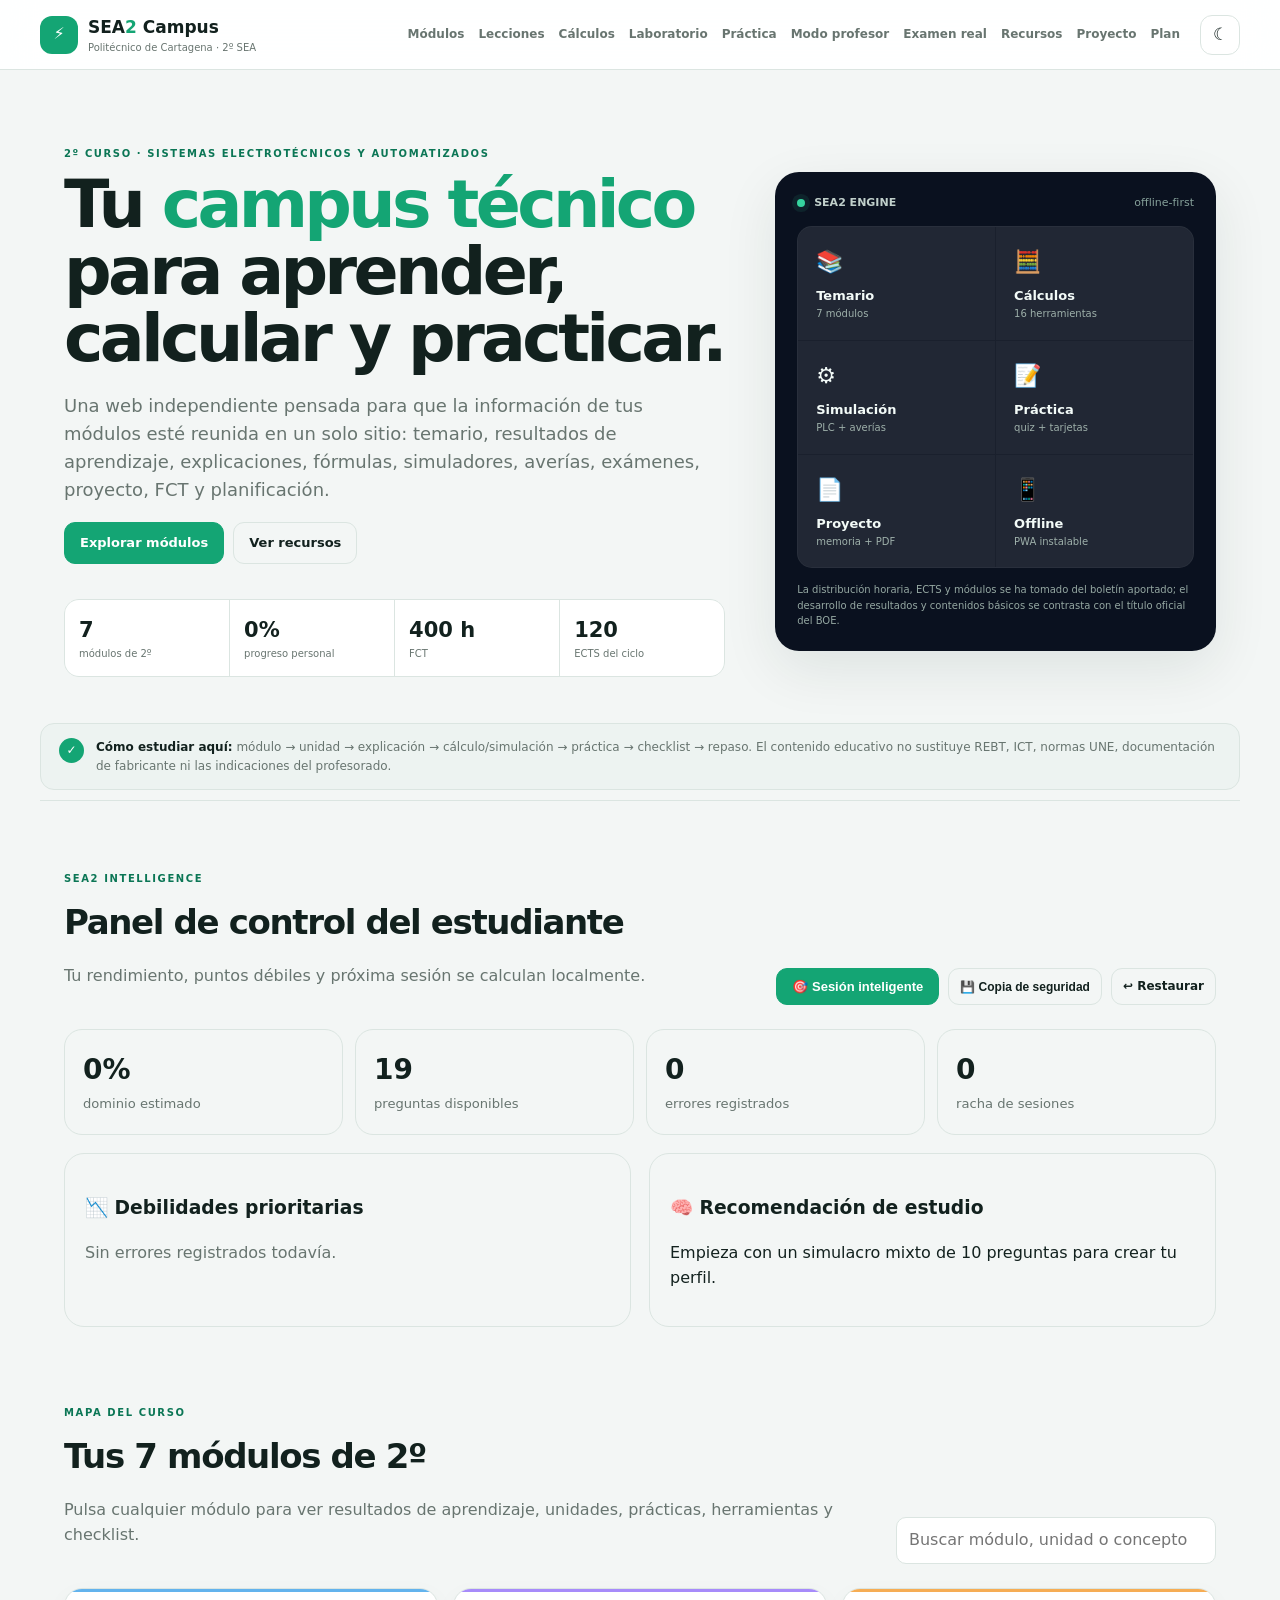
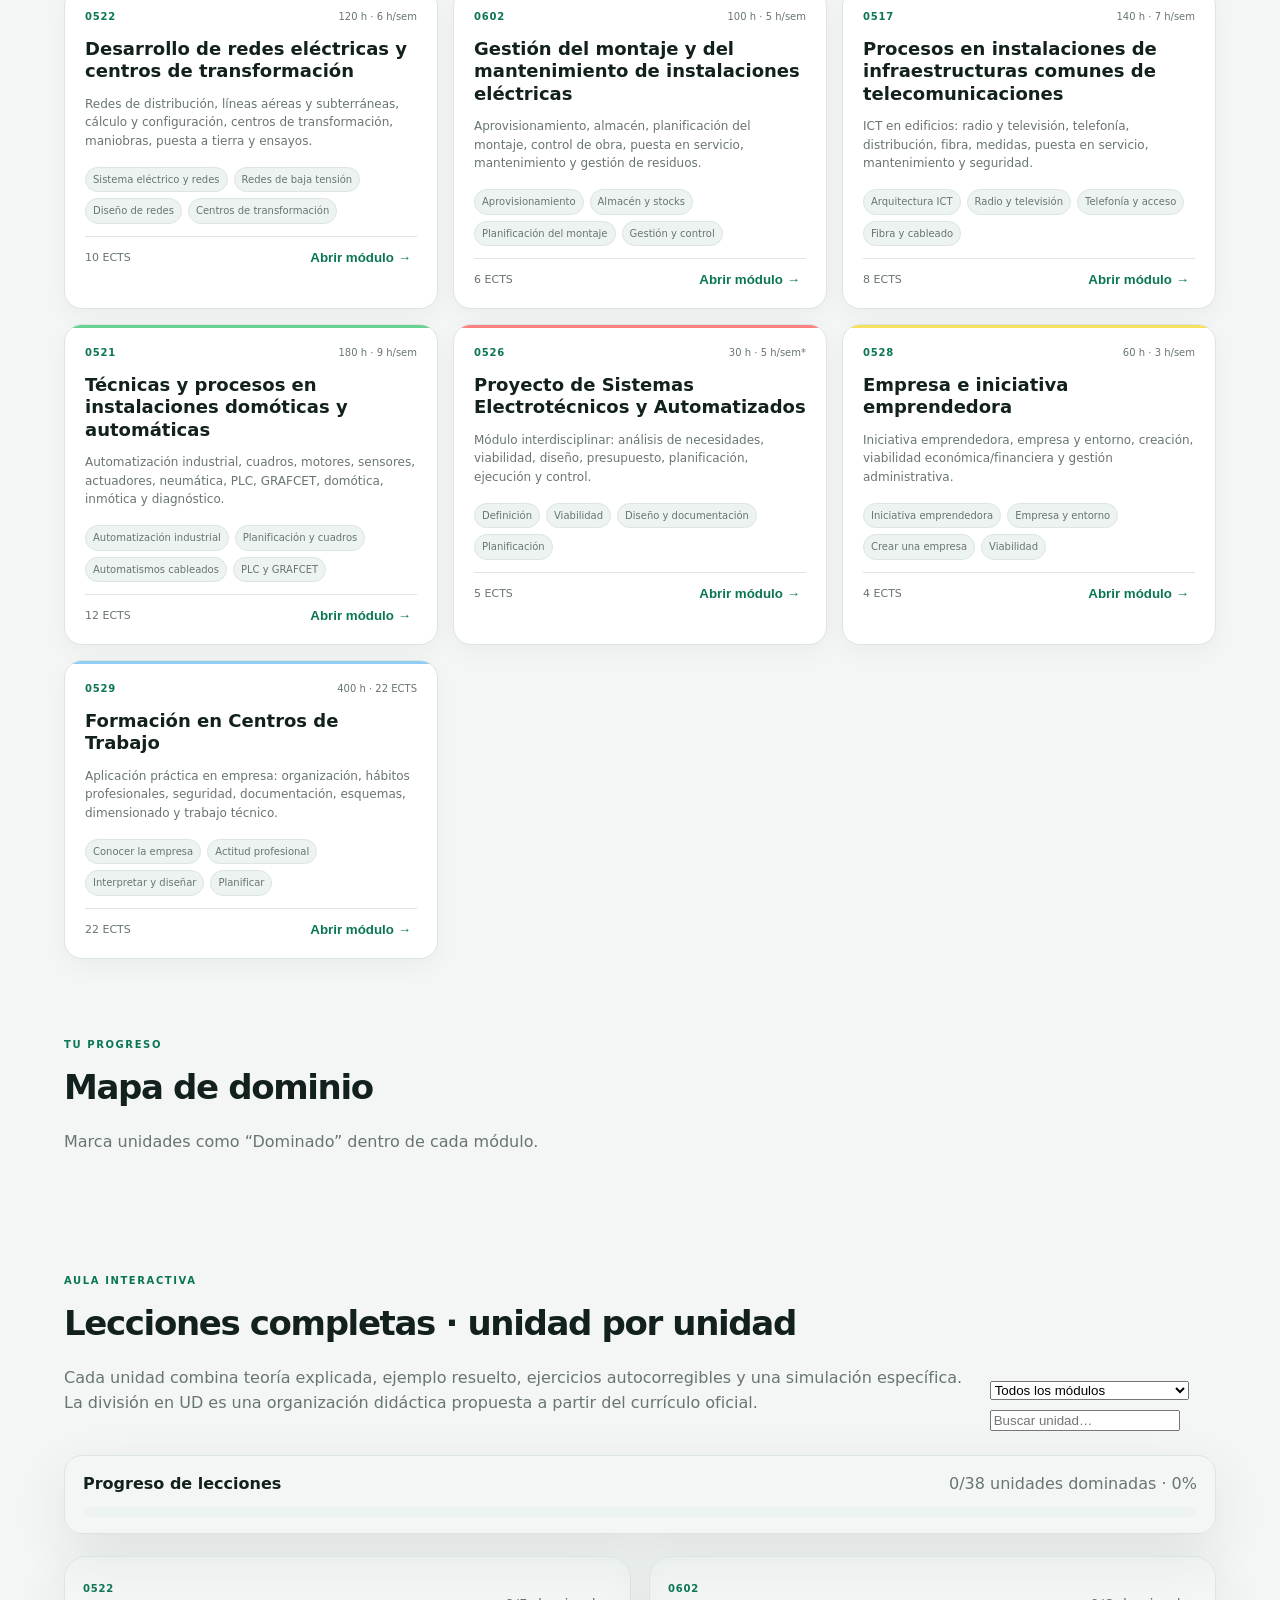
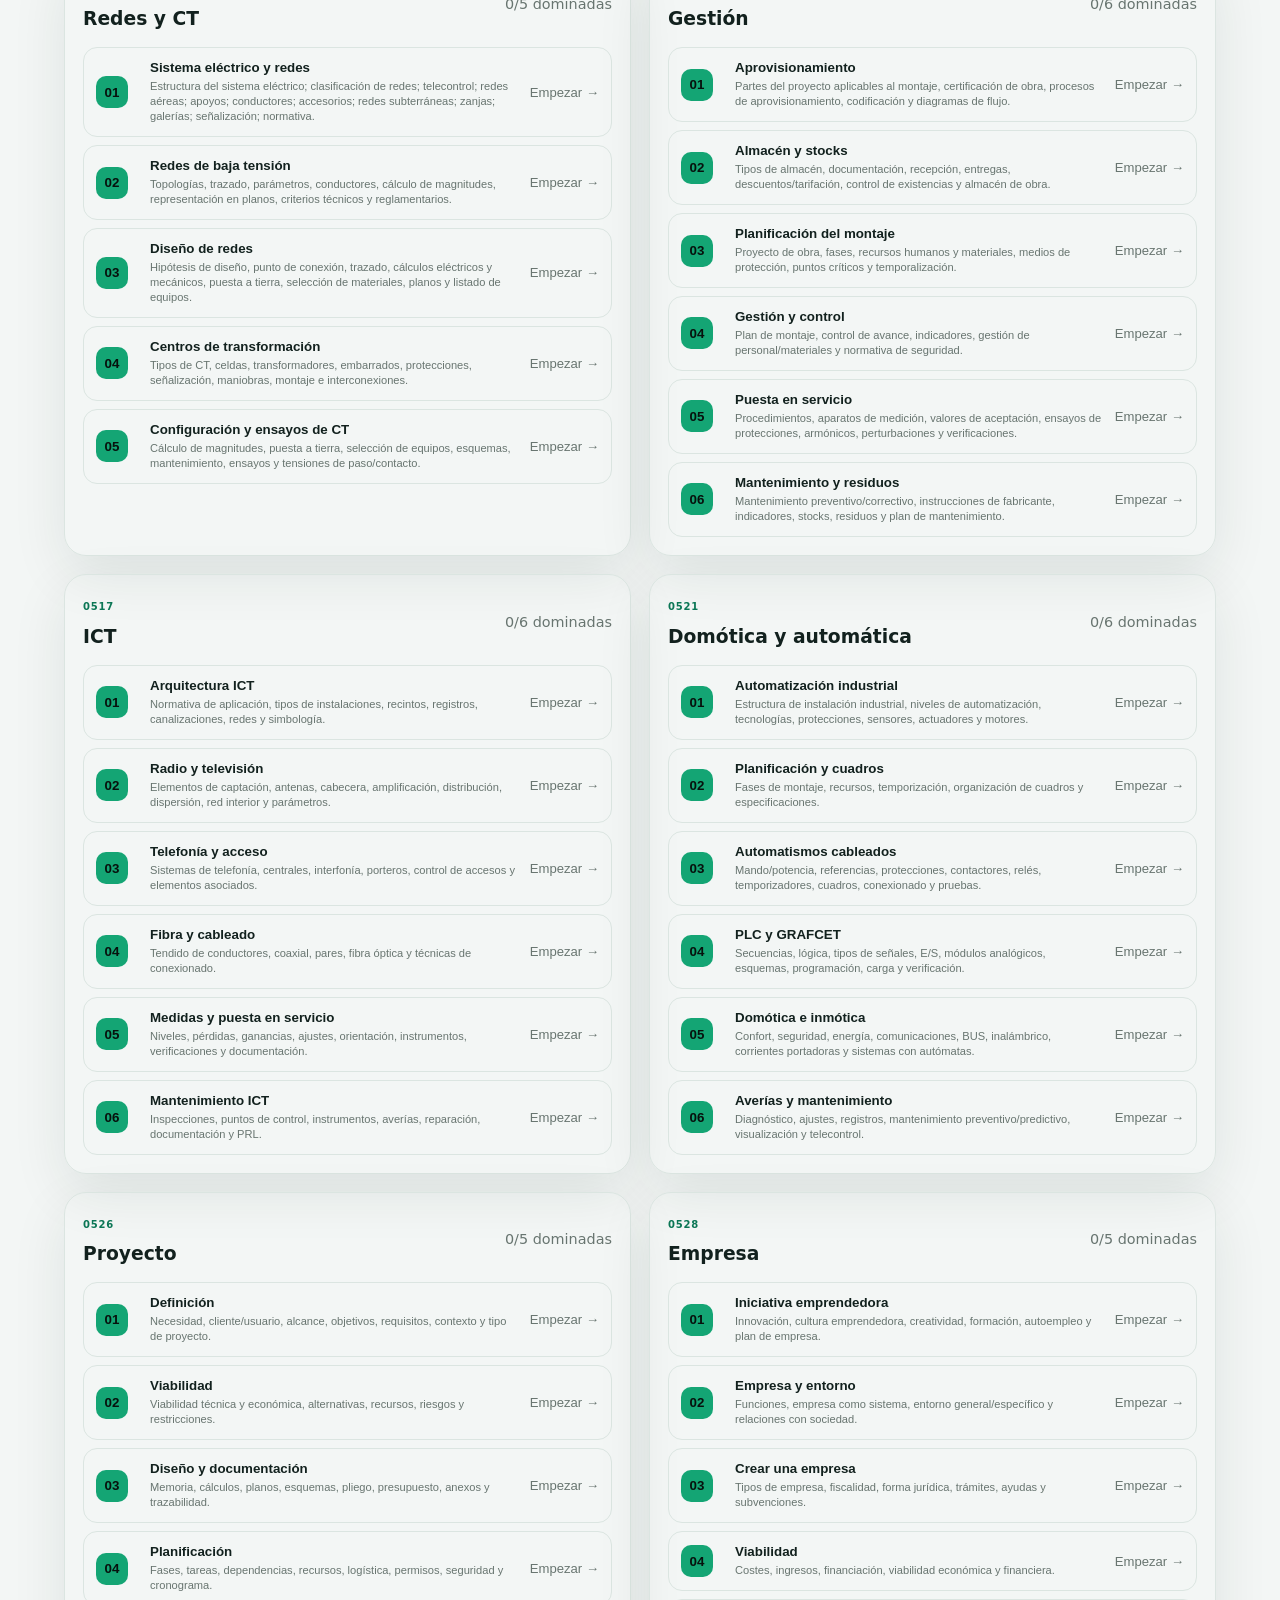
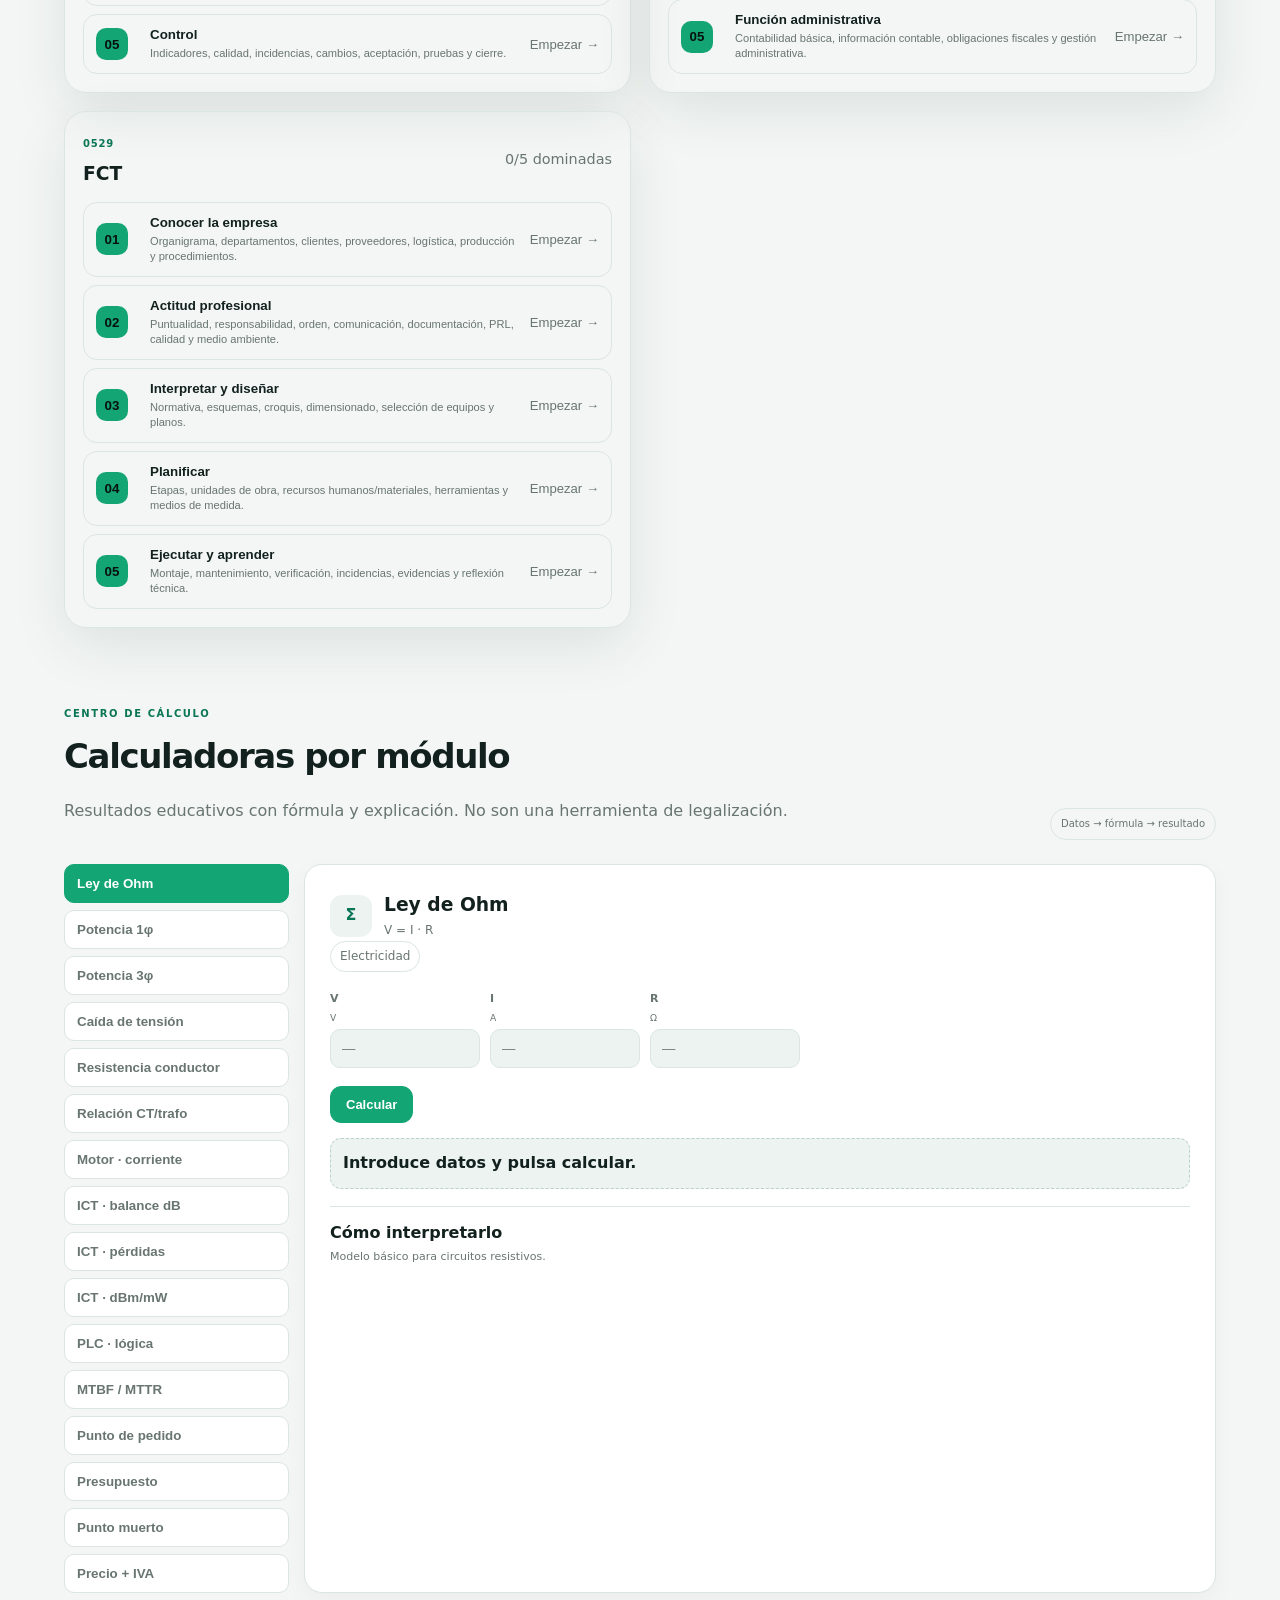
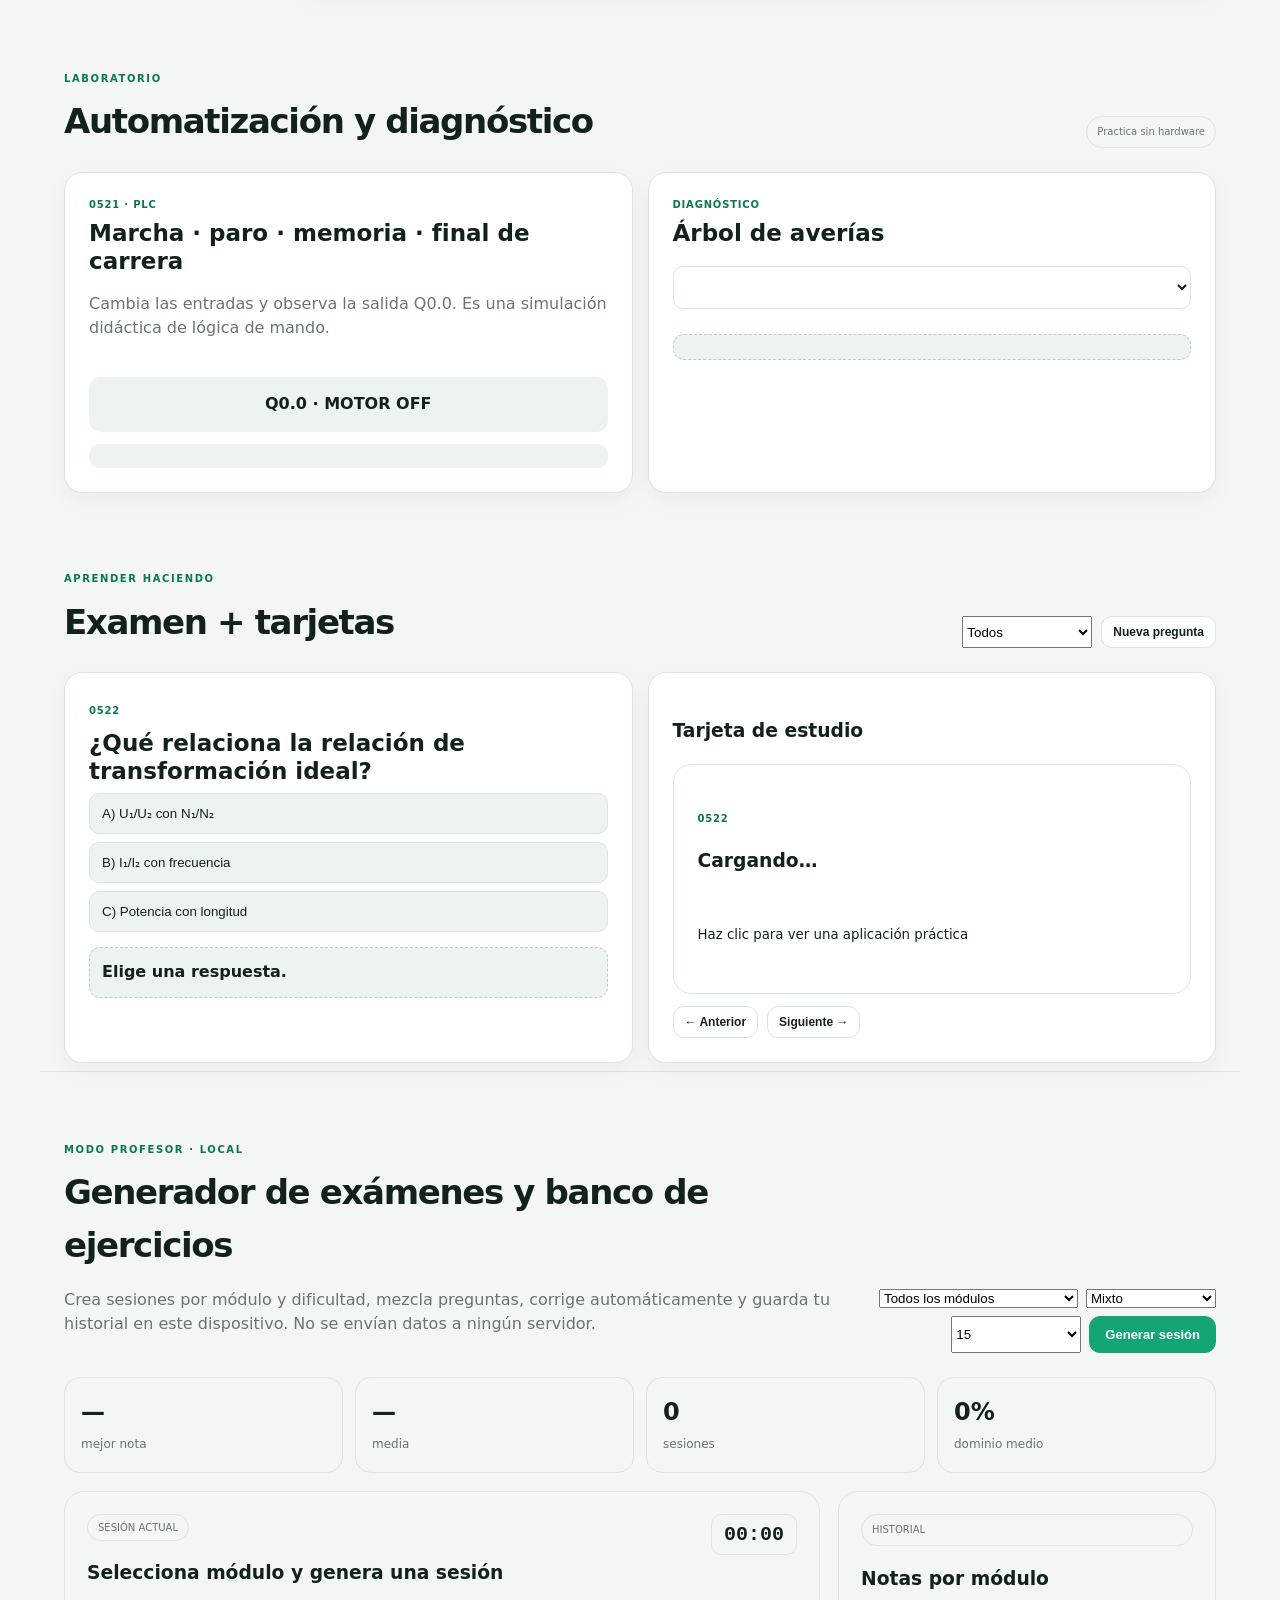
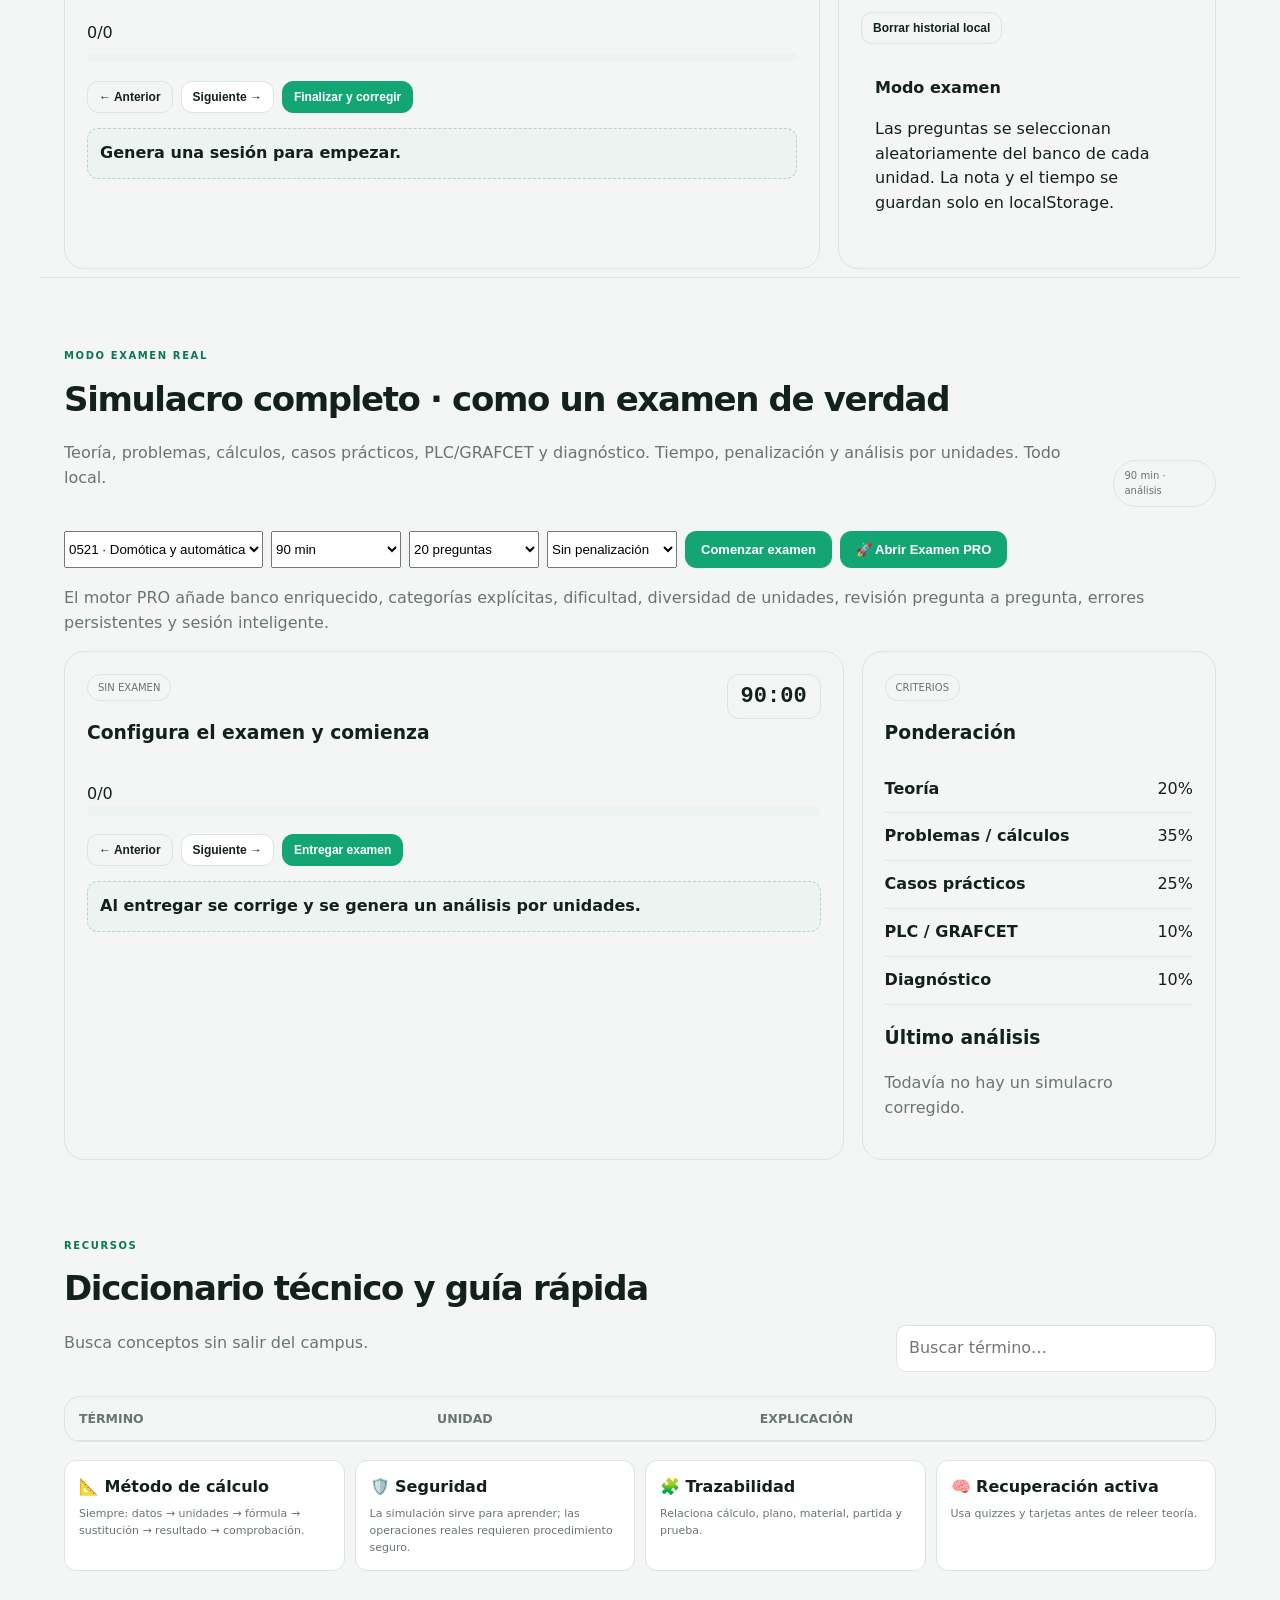
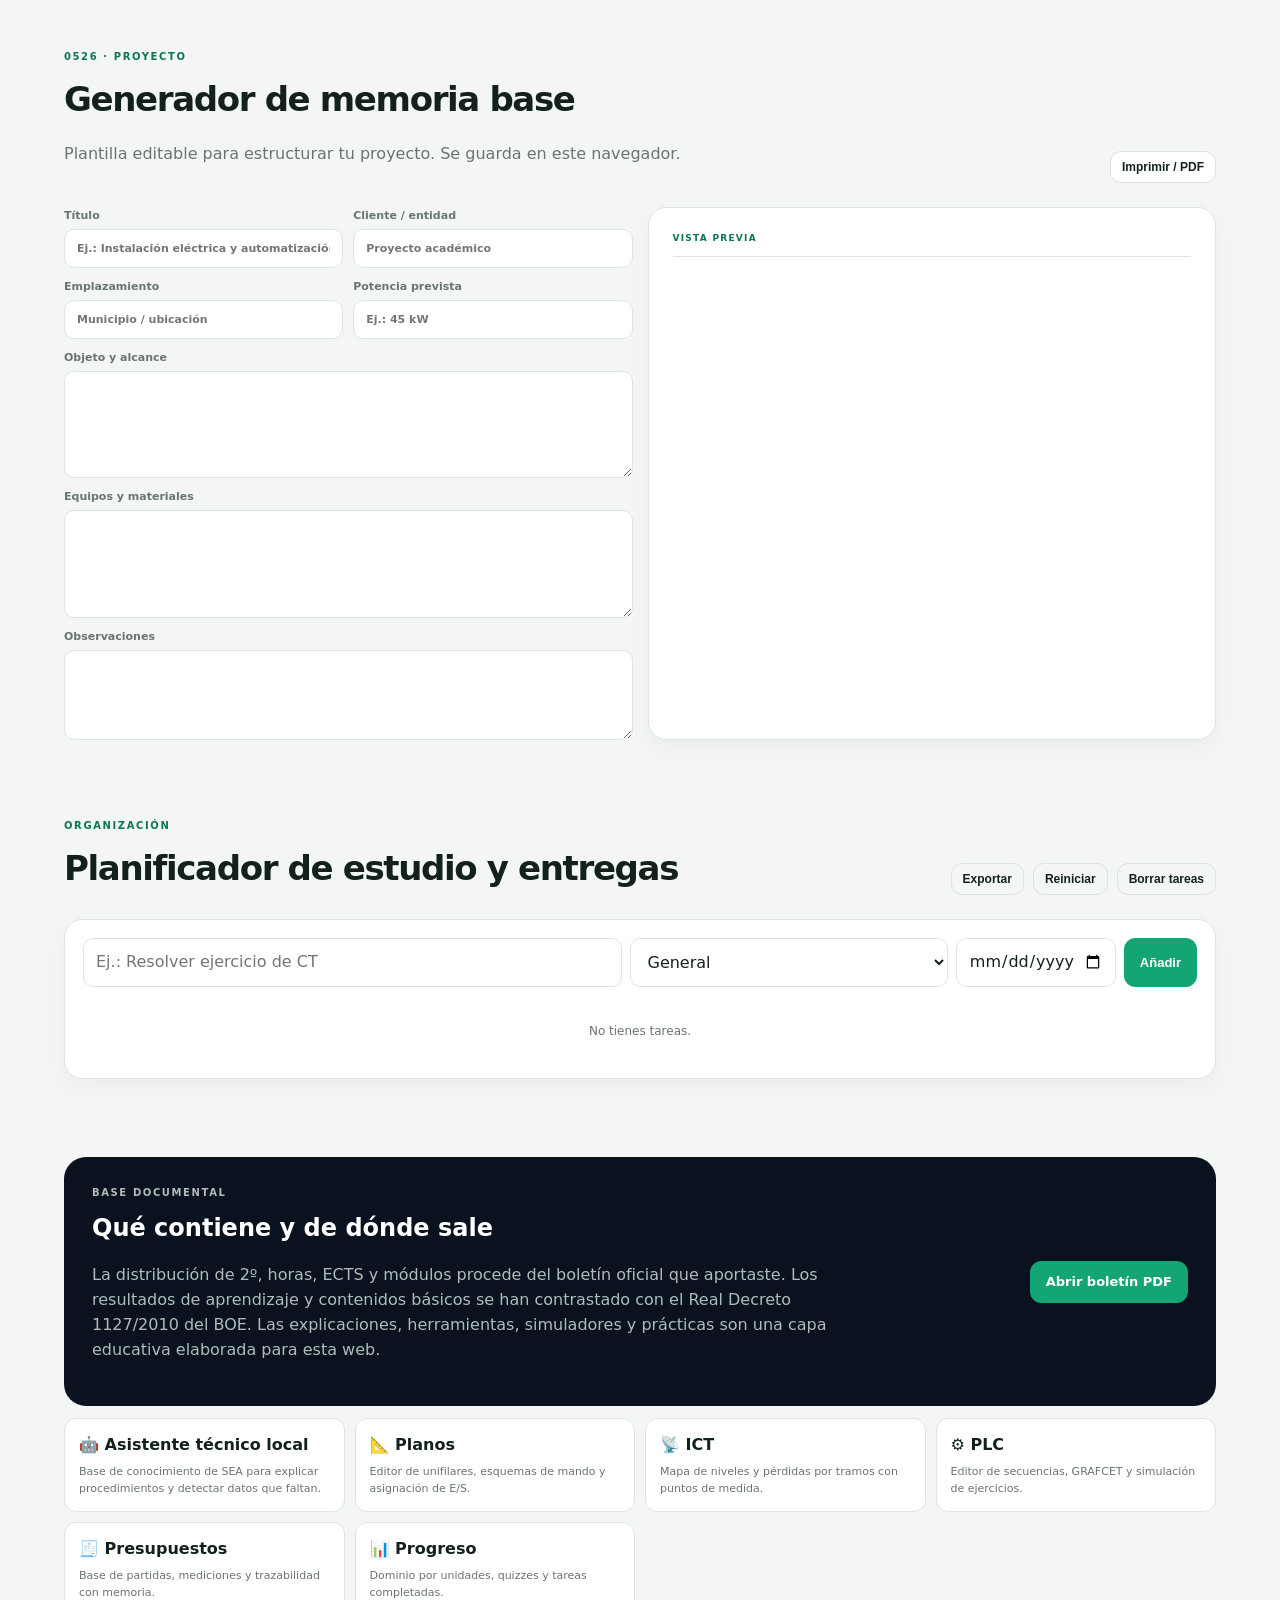
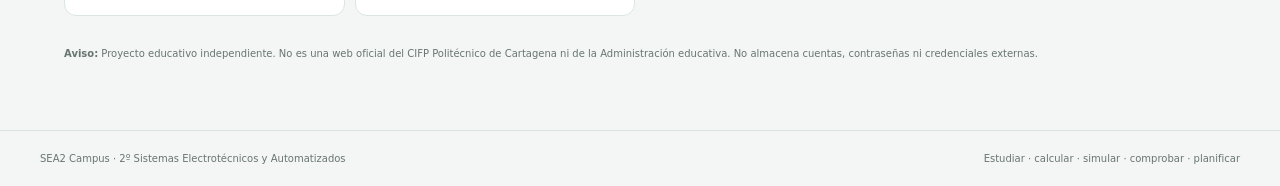
==== index.html @ 25a0577a "Add files via upload" ====
<!doctype html><html lang="es"><head><meta charset="utf-8"><meta name="viewport" content="width=device-width,initial-scale=1"><meta name="theme-color" content="#0b1220"><meta name="description" content="SEA2 Campus definitivo: contenido curricular, guías, cálculos, simuladores, práctica, proyecto, FCT y planificación para 2º de Sistemas Electrotécnicos y Automatizados."><link rel="manifest" href="manifest.json"><link rel="icon" href="favicon.svg" type="image/svg+xml"><link rel="stylesheet" href="styles.css"><title>SEA2 Campus · Politécnico de Cartagena</title></head><body>
<header class="topbar"><a class="brand" href="#inicio"><span class="brand-mark">⚡</span><span><b>SEA<span>2</span> Campus</b><small>Politécnico de Cartagena · 2º SEA</small></span></a><nav class="nav"><a href="#modulos">Módulos</a><a href="#lecciones">Lecciones</a><a href="#calculadora">Cálculos</a><a href="#laboratorio">Laboratorio</a><a href="#practica">Práctica</a><a href="#profesor">Modo profesor</a><a href="#examen-real">Examen real</a><a href="#recursos">Recursos</a><a href="#proyecto">Proyecto</a><a href="#planificador">Plan</a></nav><button id="themeBtn" class="icon-btn" title="Cambiar tema">☾</button></header>
<main id="inicio">
<section class="hero"><div><p class="eyebrow">2º CURSO · SISTEMAS ELECTROTÉCNICOS Y AUTOMATIZADOS</p><h1>Tu <span>campus técnico</span> para aprender, calcular y practicar.</h1><p class="hero-text">Una web independiente pensada para que la información de tus módulos esté reunida en un solo sitio: temario, resultados de aprendizaje, explicaciones, fórmulas, simuladores, averías, exámenes, proyecto, FCT y planificación.</p><div class="hero-actions"><a class="btn primary" href="#modulos">Explorar módulos</a><a class="btn ghost" href="#recursos">Ver recursos</a></div><div class="hero-stats"><div><b>7</b><span>módulos de 2º</span></div><div><b id="progressValue">0%</b><span>progreso personal</span></div><div><b>400 h</b><span>FCT</span></div><div><b>120</b><span>ECTS del ciclo</span></div></div></div><div class="hero-panel"><div class="panel-head"><span class="status-dot"></span><b>SEA2 ENGINE</b><span>offline-first</span></div><div class="engine-grid"><div>📚<b>Temario</b><small>7 módulos</small></div><div>🧮<b>Cálculos</b><small>16 herramientas</small></div><div>⚙️<b>Simulación</b><small>PLC + averías</small></div><div>📝<b>Práctica</b><small>quiz + tarjetas</small></div><div>📄<b>Proyecto</b><small>memoria + PDF</small></div><div>📱<b>Offline</b><small>PWA instalable</small></div></div><p>La distribución horaria, ECTS y módulos se ha tomado del boletín aportado; el desarrollo de resultados y contenidos básicos se contrasta con el título oficial del BOE.</p></div></section>
<section class="notice"><div class="notice-icon">✓</div><div><b>Cómo estudiar aquí:</b> módulo → unidad → explicación → cálculo/simulación → práctica → checklist → repaso. El contenido educativo no sustituye REBT, ICT, normas UNE, documentación de fabricante ni las indicaciones del profesorado.</div></section>
<section id="modulos" class="section"><div class="section-head"><div><p class="eyebrow">MAPA DEL CURSO</p><h2>Tus 7 módulos de 2º</h2><p class="muted">Pulsa cualquier módulo para ver resultados de aprendizaje, unidades, prácticas, herramientas y checklist.</p></div><div class="search-wrap"><input id="moduleSearch" type="search" placeholder="Buscar módulo, unidad o concepto…"></div></div><div id="moduleGrid" class="module-grid"></div></section>
<section class="section"><div class="section-head"><div><p class="eyebrow">TU PROGRESO</p><h2>Mapa de dominio</h2><p class="muted">Marca unidades como “Dominado” dentro de cada módulo.</p></div></div><div id="moduleProgressGrid" class="progress-grid"></div></section>
<section id="lecciones" class="section lesson-section"><div class="section-head"><div><p class="eyebrow">AULA INTERACTIVA</p><h2>Lecciones completas · unidad por unidad</h2><p class="muted">Cada unidad combina teoría explicada, ejemplo resuelto, ejercicios autocorregibles y una simulación específica. La división en UD es una organización didáctica propuesta a partir del currículo oficial.</p></div><div class="lesson-tools"><select id="lessonModuleFilter" class="small-input"><option value="ALL">Todos los módulos</option><option value="0522">0522 · Redes y CT</option><option value="0602">0602 · Gestión</option><option value="0517">0517 · ICT</option><option value="0521">0521 · Domótica y automática</option><option value="0526">0526 · Proyecto</option><option value="0528">0528 · Empresa</option><option value="0529">0529 · FCT</option></select><input id="lessonSearch" class="small-input" type="search" placeholder="Buscar unidad…"></div></div><div class="lesson-progress"><div><b>Progreso de lecciones</b><span id="lessonGlobalProgress">0/0 unidades dominadas · 0%</span></div><div class="progress-track"><i id="lessonGlobalBar" style="width:0%"></i></div></div><div id="lessonGrid" class="lesson-grid"></div></section>
<section id="calculadora" class="section"><div class="section-head"><div><p class="eyebrow">CENTRO DE CÁLCULO</p><h2>Calculadoras por módulo</h2><p class="muted">Resultados educativos con fórmula y explicación. No son una herramienta de legalización.</p></div><span class="tag">Datos → fórmula → resultado</span></div><div class="calc-layout"><aside class="calc-menu"><button class="calc-tab active" data-calc="ohms">Ley de Ohm</button><button class="calc-tab" data-calc="power1">Potencia 1φ</button><button class="calc-tab" data-calc="power3">Potencia 3φ</button><button class="calc-tab" data-calc="drop1">Caída de tensión</button><button class="calc-tab" data-calc="resistance">Resistencia conductor</button><button class="calc-tab" data-calc="transformer">Relación CT/trafo</button><button class="calc-tab" data-calc="motor">Motor · corriente</button><button class="calc-tab" data-calc="db">ICT · balance dB</button><button class="calc-tab" data-calc="attenuation">ICT · pérdidas</button><button class="calc-tab" data-calc="dbm">ICT · dBm/mW</button><button class="calc-tab" data-calc="logic">PLC · lógica</button><button class="calc-tab" data-calc="maintenance">MTBF / MTTR</button><button class="calc-tab" data-calc="stock">Punto de pedido</button><button class="calc-tab" data-calc="budget">Presupuesto</button><button class="calc-tab" data-calc="break">Punto muerto</button><button class="calc-tab" data-calc="vat">Precio + IVA</button></aside><div id="calcPanel" class="calc-panel"></div></div></section>
<section id="laboratorio" class="section"><div class="section-head"><div><p class="eyebrow">LABORATORIO</p><h2>Automatización y diagnóstico</h2></div><span class="tag">Practica sin hardware</span></div><div class="lab-grid"><article class="lab-card"><div class="card-kicker">0521 · PLC</div><h3>Marcha · paro · memoria · final de carrera</h3><p class="muted">Cambia las entradas y observa la salida Q0.0. Es una simulación didáctica de lógica de mando.</p><div id="simInputs" class="sim-inputs"></div><div id="simMotor" class="sim-lamp">Q0.0 · MOTOR OFF</div><div id="simDiagnosis" class="sim-diagnosis"></div></article><article class="lab-card"><div class="card-kicker">DIAGNÓSTICO</div><h3>Árbol de averías</h3><select id="faultSelect" class="wide-input"></select><ol id="faultSteps" class="fault-steps"></ol><p id="faultWhy" class="result"></p></article></div></section>
<section id="practica" class="section"><div class="section-head"><div><p class="eyebrow">APRENDER HACIENDO</p><h2>Examen + tarjetas</h2></div><div class="inline-actions"><select id="quizFilter" class="small-input"><option value="MIX">Todos</option><option value="0522">0522</option><option value="0602">0602</option><option value="0517">0517</option><option value="0521">0521</option><option value="0526">0526</option><option value="0528">0528</option><option value="0529">0529</option></select><button id="newQuiz" class="btn small">Nueva pregunta</button></div></div><div class="practice-grid"><article class="quiz-card"><span id="quizModule" class="code">MIX</span><h3 id="quizQuestion">Cargando…</h3><div id="quizOptions" class="quiz-options"></div><div id="quizFeedback" class="result">Elige una respuesta.</div></article><article class="study-card"><h3>Tarjeta de estudio</h3><div id="flashcard" class="flashcard"><div class="flash-face"><span id="cardModule" class="code">0522</span><h3 id="flashcardTitle">Cargando…</h3><p id="flashcardText"></p><small>Haz clic para ver una aplicación práctica</small></div><div class="flash-face back"><span class="code">PRÁCTICA</span><p id="flashcardBack"></p></div></div><div class="inline-actions"><button id="prevCard" class="btn small ghost">← Anterior</button><button id="nextCard" class="btn small">Siguiente →</button></div></article></div></section>
<section id="profesor" class="section teacher-section"><div class="section-head"><div><p class="eyebrow">MODO PROFESOR · LOCAL</p><h2>Generador de exámenes y banco de ejercicios</h2><p class="muted">Crea sesiones por módulo y dificultad, mezcla preguntas, corrige automáticamente y guarda tu historial en este dispositivo. No se envían datos a ningún servidor.</p></div><div class="teacher-actions"><select id="teacherModule" class="small-input"><option value="ALL">Todos los módulos</option><option value="0522">0522 · Redes y CT</option><option value="0602">0602 · Gestión</option><option value="0517">0517 · ICT</option><option value="0521">0521 · Domótica y automática</option><option value="0526">0526 · Proyecto</option><option value="0528">0528 · Empresa</option><option value="0529">0529 · FCT</option></select><select id="teacherDifficulty" class="small-input"><option value="MIX">Mixto</option><option value="EASY">Fácil</option><option value="MEDIUM">Medio</option><option value="EXAM">Examen</option></select><select id="teacherCount" class="small-input"><option>10</option><option selected>15</option><option>20</option></select><button id="startTeacher" class="btn primary">Generar sesión</button></div></div><div class="teacher-stats"><div><b id="teacherBest">—</b><span>mejor nota</span></div><div><b id="teacherAvg">—</b><span>media</span></div><div><b id="teacherSessions">0</b><span>sesiones</span></div><div><b id="teacherMastery">0%</b><span>dominio medio</span></div></div><div class="teacher-grid"><article class="teacher-card"><div class="teacher-card-head"><div><span class="tag">SESIÓN ACTUAL</span><h3 id="teacherTitle">Selecciona módulo y genera una sesión</h3></div><div id="teacherTimer" class="timer">00:00</div></div><div class="teacher-progress"><span id="teacherProgressText">0/0</span><div class="progress-track"><i id="teacherProgressBar" style="width:0%"></i></div></div><div id="teacherQuestion"></div><div class="teacher-nav"><button id="teacherPrev" class="btn ghost small">← Anterior</button><button id="teacherNext" class="btn small">Siguiente →</button><button id="teacherFinish" class="btn primary small">Finalizar y corregir</button></div><div id="teacherResult" class="result">Genera una sesión para empezar.</div></article><aside class="teacher-card"><div class="tag">HISTORIAL</div><h3>Notas por módulo</h3><div id="teacherHistory"></div><button id="clearHistory" class="btn ghost small">Borrar historial local</button><div class="teacher-tip"><b>Modo examen</b><p>Las preguntas se seleccionan aleatoriamente del banco de cada unidad. La nota y el tiempo se guardan solo en localStorage.</p></div></aside></div></section>
<section id="examen-real" class="section real-exam-section"><div class="section-head"><div><p class="eyebrow">MODO EXAMEN REAL</p><h2>Simulacro completo · como un examen de verdad</h2><p class="muted">Teoría, problemas, cálculos, casos prácticos, PLC/GRAFCET y diagnóstico. Tiempo, penalización y análisis por unidades. Todo local.</p></div><span class="tag">90 min · análisis</span></div><div class="exam-controls"><select id="realExamModule" class="small-input"><option value="0521">0521 · Domótica y automática</option><option value="0522">0522 · Redes y CT</option><option value="0602">0602 · Gestión</option><option value="0517">0517 · ICT</option><option value="0526">0526 · Proyecto</option><option value="0528">0528 · Empresa</option><option value="0529">0529 · FCT</option></select><select id="realExamDuration" class="small-input"><option value="45">45 min</option><option value="60">60 min</option><option value="90" selected>90 min</option><option value="120">120 min</option></select><select id="realExamCount" class="small-input"><option value="15">15 preguntas</option><option value="20" selected>20 preguntas</option><option value="25">25 preguntas</option><option value="30">30 preguntas</option></select><select id="realExamPenalty" class="small-input"><option value="0">Sin penalización</option><option value="0.25">−0,25 por fallo</option><option value="0.33">−0,33 por fallo</option><option value="0.5">−0,50 por fallo</option></select><button id="startRealExam" class="btn primary">Comenzar examen</button></div><div class="exam-grid"><article class="exam-card"><div class="exam-head"><div><span id="realExamTitle" class="tag">SIN EXAMEN</span><h3 id="realExamQuestionTitle">Configura el examen y comienza</h3></div><div id="realExamTimer" class="exam-timer">90:00</div></div><div class="exam-progress"><span id="realExamProgressText">0/0</span><div class="progress-track"><i id="realExamProgressBar" style="width:0%"></i></div></div><div id="realExamQuestion"></div><div class="exam-nav"><button id="realExamPrev" class="btn small ghost">← Anterior</button><button id="realExamNext" class="btn small">Siguiente →</button><button id="realExamFinish" class="btn primary small">Entregar examen</button></div><div id="realExamStatus" class="result">Al entregar se corrige y se genera un análisis por unidades.</div></article><aside class="exam-card"><span class="tag">CRITERIOS</span><h3>Ponderación</h3><div class="weight-list"><div><b>Teoría</b><span>20%</span></div><div><b>Problemas / cálculos</b><span>35%</span></div><div><b>Casos prácticos</b><span>25%</span></div><div><b>PLC / GRAFCET</b><span>10%</span></div><div><b>Diagnóstico</b><span>10%</span></div></div><h3>Último análisis</h3><div id="realExamAnalysis"><p class="muted">Todavía no hay un simulacro corregido.</p></div></aside></div></section><section id="recursos" class="section"><div class="section-head"><div><p class="eyebrow">RECURSOS</p><h2>Diccionario técnico y guía rápida</h2><p class="muted">Busca conceptos sin salir del campus.</p></div><div class="search-wrap"><input id="glossarySearch" type="search" placeholder="Buscar término…"></div></div><div class="table-wrap"><table><thead><tr><th>Término</th><th>Unidad</th><th>Explicación</th></tr></thead><tbody id="glossaryTable"></tbody></table></div><div class="idea-grid resource-ideas"><div><b>📐 Método de cálculo</b><span>Siempre: datos → unidades → fórmula → sustitución → resultado → comprobación.</span></div><div><b>🛡️ Seguridad</b><span>La simulación sirve para aprender; las operaciones reales requieren procedimiento seguro.</span></div><div><b>🧩 Trazabilidad</b><span>Relaciona cálculo, plano, material, partida y prueba.</span></div><div><b>🧠 Recuperación activa</b><span>Usa quizzes y tarjetas antes de releer teoría.</span></div></div></section>
<section id="proyecto" class="section"><div class="section-head"><div><p class="eyebrow">0526 · PROYECTO</p><h2>Generador de memoria base</h2><p class="muted">Plantilla editable para estructurar tu proyecto. Se guarda en este navegador.</p></div><button id="printProject" class="btn small">Imprimir / PDF</button></div><div class="project-layout"><div class="project-form"><label>Título<input id="projectTitle" placeholder="Ej.: Instalación eléctrica y automatización de nave"></label><label>Cliente / entidad<input id="client" placeholder="Proyecto académico"></label><label>Emplazamiento<input id="location" placeholder="Municipio / ubicación"></label><label>Potencia prevista<input id="power" placeholder="Ej.: 45 kW"></label><label>Objeto y alcance<textarea id="scope" rows="5"></textarea></label><label>Equipos y materiales<textarea id="equipment" rows="5"></textarea></label><label>Observaciones<textarea id="notes" rows="4"></textarea></label></div><article class="preview"><div class="preview-label">VISTA PREVIA</div><div id="projectPreview"></div></article></div></section>
<section id="planificador" class="section"><div class="section-head"><div><p class="eyebrow">ORGANIZACIÓN</p><h2>Planificador de estudio y entregas</h2></div><div class="inline-actions"><button id="exportTasks" class="btn small ghost">Exportar</button><button id="resetProgress" class="btn small ghost">Reiniciar</button><button id="clearTasks" class="btn small ghost">Borrar tareas</button></div></div><div class="planner"><form id="taskForm" class="task-form"><input id="taskInput" required maxlength="120" placeholder="Ej.: Resolver ejercicio de CT"><select id="taskModule"><option value="General">General</option></select><input id="taskDate" type="date"><button class="btn primary" type="submit">Añadir</button></form><div id="taskList" class="task-list"></div></div></section>
<section id="fuentes" class="section"><div class="source-box"><div><p class="eyebrow">BASE DOCUMENTAL</p><h2>Qué contiene y de dónde sale</h2><p>La distribución de 2º, horas, ECTS y módulos procede del boletín oficial que aportaste. Los resultados de aprendizaje y contenidos básicos se han contrastado con el Real Decreto 1127/2010 del BOE. Las explicaciones, herramientas, simuladores y prácticas son una capa educativa elaborada para esta web.</p></div><a class="btn primary" href="anuncio.pdf" target="_blank" rel="noopener">Abrir boletín PDF</a></div><div class="idea-grid"><div><b>🤖 Asistente técnico local</b><span>Base de conocimiento de SEA para explicar procedimientos y detectar datos que faltan.</span></div><div><b>📐 Planos</b><span>Editor de unifilares, esquemas de mando y asignación de E/S.</span></div><div><b>📡 ICT</b><span>Mapa de niveles y pérdidas por tramos con puntos de medida.</span></div><div><b>⚙️ PLC</b><span>Editor de secuencias, GRAFCET y simulación de ejercicios.</span></div><div><b>🧾 Presupuestos</b><span>Base de partidas, mediciones y trazabilidad con memoria.</span></div><div><b>📊 Progreso</b><span>Dominio por unidades, quizzes y tareas completadas.</span></div></div><p class="disclaimer"><b>Aviso:</b> Proyecto educativo independiente. No es una web oficial del CIFP Politécnico de Cartagena ni de la Administración educativa. No almacena cuentas, contraseñas ni credenciales externas.</p></section>
</main><footer><span>SEA2 Campus · 2º Sistemas Electrotécnicos y Automatizados</span><span>Estudiar · calcular · simular · comprobar · planificar</span></footer><dialog id="moduleDialog"><button class="dialog-close" onclick="closeModule()">×</button><div id="dialogContent"></div></dialog><dialog id="lessonDialog"><button class="dialog-close" onclick="document.getElementById('lessonDialog').close()">×</button><div id="lessonDialogContent"></div></dialog><script src="app.js"></script><script src="lessons.js"></script><script src="enhancements.js"></script></body></html>
---- styles.css ----
:root{--bg:#f3f6f5;--surface:#fff;--surface2:#edf3f1;--text:#12211e;--muted:#687570;--line:#dbe5e1;--accent:#14a574;--accent2:#0b7655;--danger:#b65353;--shadow:0 18px 55px rgba(15,42,34,.09)}*{box-sizing:border-box}html{scroll-behavior:smooth}body{margin:0;background:var(--bg);color:var(--text);font-family:Inter,ui-sans-serif,system-ui,-apple-system,"Segoe UI",Roboto,Arial,sans-serif;line-height:1.55}.topbar{position:sticky;top:0;z-index:30;height:70px;background:color-mix(in srgb,var(--surface) 92%,transparent);backdrop-filter:blur(16px);border-bottom:1px solid var(--line);display:flex;align-items:center;padding:0 max(18px,calc((100vw - 1200px)/2));gap:20px}.brand{display:flex;align-items:center;gap:10px;text-decoration:none;color:inherit;min-width:235px}.brand-mark{width:38px;height:38px;border-radius:12px;background:var(--accent);display:grid;place-items:center;color:#fff}.brand b{display:block;font-size:17px}.brand b span{color:var(--accent)}.brand small{display:block;color:var(--muted);font-size:10px}.nav{display:flex;gap:14px;margin-left:auto}.nav a{color:var(--muted);text-decoration:none;font-size:12px;font-weight:800}.nav a:hover{color:var(--text)}.icon-btn{border:1px solid var(--line);background:var(--surface);color:var(--text);border-radius:12px;width:40px;height:40px;cursor:pointer;font-size:17px}.hero{max-width:1200px;margin:auto;padding:76px 24px 46px;display:grid;grid-template-columns:1.2fr .8fr;gap:50px;align-items:center}.eyebrow{font-size:10px;letter-spacing:.16em;font-weight:900;color:var(--accent2);margin:0 0 9px}.hero h1{font-size:clamp(40px,5.2vw,68px);line-height:1.01;letter-spacing:-.055em;margin:0 0 20px}.hero h1 span{color:var(--accent)}.hero-text{font-size:18px;color:var(--muted);max-width:720px}.hero-actions,.inline-actions,.moodle-actions,.tool-links{display:flex;gap:9px;flex-wrap:wrap}.btn{display:inline-flex;align-items:center;justify-content:center;border:1px solid var(--line);border-radius:11px;padding:10px 15px;font-weight:850;text-decoration:none;cursor:pointer;background:var(--surface);color:var(--text);font-size:13px}.btn.primary{background:var(--accent);border-color:var(--accent);color:#fff}.btn.ghost{background:transparent}.btn.small{padding:8px 11px;font-size:12px}.hero-stats{display:grid;grid-template-columns:repeat(4,1fr);gap:1px;margin-top:35px;background:var(--line);border:1px solid var(--line);border-radius:15px;overflow:hidden}.hero-stats div{background:var(--surface);padding:14px}.hero-stats b{display:block;font-size:21px}.hero-stats span{display:block;color:var(--muted);font-size:10px}.hero-panel{background:#0a111f;color:#f3fbf8;border-radius:24px;padding:22px;box-shadow:var(--shadow)}.panel-head{display:flex;gap:9px;align-items:center;font-size:11px;color:#c1d0cb;margin-bottom:15px}.panel-head span:last-child{margin-left:auto;color:#86a19a}.status-dot{width:8px;height:8px;background:#36d49f;border-radius:50%;box-shadow:0 0 0 5px #36d49f18}.engine-grid{display:grid;grid-template-columns:1fr 1fr;gap:1px;background:#fff1;border:1px solid #fff1;border-radius:15px;overflow:hidden}.engine-grid div{padding:18px;background:#ffffff08;font-size:22px}.engine-grid b,.engine-grid small{display:block}.engine-grid b{font-size:13px;margin-top:7px}.engine-grid small{font-size:10px;color:#9eb0aa}.hero-panel p{font-size:10px;color:#95a8a2;margin:14px 0 0}.notice{max-width:1200px;margin:0 auto 10px;padding:14px 18px;background:var(--surface2);border:1px solid var(--line);border-radius:14px;color:var(--muted);font-size:12px;display:flex;gap:12px}.notice b{color:var(--text)}.notice-icon{width:25px;height:25px;flex:none;border-radius:50%;background:var(--accent);color:#fff;display:grid;place-items:center;font-weight:900}.section{max-width:1200px;margin:auto;padding:70px 24px 8px}.section-head{display:flex;align-items:end;justify-content:space-between;gap:20px;margin-bottom:24px}.section-head h2{margin:0;font-size:34px;letter-spacing:-.04em}.muted{color:var(--muted)}.tiny{font-size:10px;color:var(--muted);margin:10px 0 0}.search-wrap input,.task-form input,.task-form select,.project-form input,.project-form textarea,.moodle-config input,.wide-input{border:1px solid var(--line);background:var(--surface);color:var(--text);border-radius:10px;padding:10px 12px;outline:none;font:inherit}.search-wrap input{width:320px}.module-grid{display:grid;grid-template-columns:repeat(3,1fr);gap:15px}.module-card,.lab-card,.quiz-card,.study-card,.planner,.calc-panel,.preview,.moodle-box{background:var(--surface);border:1px solid var(--line);border-radius:18px;box-shadow:0 8px 25px rgba(14,37,31,.04)}.module-card{padding:20px;cursor:pointer;transition:.2s}.module-card:hover{transform:translateY(-3px);box-shadow:var(--shadow);border-color:#b7d8cc}.module-top,.module-bottom{display:flex;justify-content:space-between;gap:10px;align-items:center}.code,.card-kicker{font-size:10px;font-weight:900;color:var(--accent2);letter-spacing:.08em}.hours{font-size:10px;color:var(--muted)}.module-card h3{font-size:18px;line-height:1.25;margin:13px 0 8px}.module-card p{font-size:12px;color:var(--muted);min-height:60px}.chips{display:flex;flex-wrap:wrap;gap:6px;margin:12px 0}.chips span{background:var(--surface2);border:1px solid var(--line);padding:4px 7px;border-radius:999px;font-size:10px;color:var(--muted)}.module-bottom{border-top:1px solid var(--line);padding-top:12px;font-size:11px;color:var(--muted)}.link-btn{border:0;background:none;color:var(--accent2);font-weight:900;cursor:pointer}.tag{font-size:10px;color:var(--muted);border:1px solid var(--line);border-radius:999px;padding:7px 10px}.calc-layout{display:grid;grid-template-columns:225px 1fr;gap:15px}.calc-menu{display:flex;flex-direction:column;gap:7px}.calc-tab{padding:11px 12px;text-align:left;border:1px solid var(--line);background:var(--surface);color:var(--muted);border-radius:10px;cursor:pointer;font-weight:800}.calc-tab.active{background:var(--accent);border-color:var(--accent);color:#fff}.calc-panel{padding:25px}.calc-head>div{display:flex;align-items:center;gap:12px}.tool-icon{width:42px;height:42px;border-radius:12px;background:var(--surface2);display:grid;place-items:center;color:var(--accent2);font-weight:900}.calc-panel h3{margin:0}.calc-panel p{margin:2px 0;color:var(--muted);font-size:12px}.calc-help{margin:20px 0!important}.field-row{display:flex;flex-wrap:wrap;gap:10px;margin:18px 0}.field-row label{display:flex;flex-direction:column;gap:4px;font-size:11px;font-weight:850;color:var(--muted)}.field-row small{font-weight:500}.field-row input{width:150px;border:1px solid var(--line);background:var(--surface2);color:var(--text);border-radius:10px;padding:11px}.result{margin-top:15px;background:var(--surface2);border:1px dashed #b9d2c9;padding:12px;border-radius:11px;font-weight:800}.result.success{border-style:solid}.result.error{border-color:#d6aaaa}.calc-explain{margin-top:17px;border-top:1px solid var(--line);padding-top:14px}.calc-explain p{font-size:11px}.lab-grid,.practice-grid,.project-layout{display:grid;grid-template-columns:1fr 1fr;gap:15px}.lab-card,.quiz-card,.study-card{padding:24px}.lab-card h3,.quiz-card h3{margin:8px 0 8px;font-size:23px;line-height:1.2}.sim-inputs{display:grid;gap:8px;margin:18px 0}.sim-toggle{display:flex;justify-content:space-between;padding:12px;border:1px solid var(--line);background:var(--surface2);color:var(--text);border-radius:10px;cursor:pointer;font-weight:750}.sim-toggle b{font-family:monospace}.sim-toggle.on{border-color:var(--accent);box-shadow:inset 3px 0 var(--accent)}.sim-lamp{border-radius:12px;padding:15px;background:var(--surface2);font-weight:900;text-align:center}.sim-lamp.on{background:#dff7ee;color:#087452}.sim-diagnosis{margin-top:10px;padding:12px;background:var(--surface2);border-radius:10px;font-size:12px}.wide-input{width:100%;margin:10px 0}.fault-steps{padding-left:22px;color:var(--muted);font-size:13px}.fault-steps li{padding:7px 0;border-bottom:1px solid var(--line)}.quiz-options{display:grid;gap:8px}.quiz-options button{padding:12px;text-align:left;background:var(--surface2);border:1px solid var(--line);border-radius:10px;color:var(--text);cursor:pointer}.quiz-options button:hover{border-color:var(--accent)}.progress-track{height:10px;background:var(--surface2);border-radius:99px;overflow:hidden}.progress-track span{display:block;height:100%;width:0;background:var(--accent);transition:.25s}.quick-grid{display:grid;grid-template-columns:1fr 1fr;gap:8px;margin-top:18px}.quick-card{display:block;text-decoration:none;color:var(--text);background:var(--surface2);padding:13px;border-radius:11px}.quick-card b,.quick-card small{display:block}.quick-card small{color:var(--muted);font-size:10px}.project-form{display:grid;grid-template-columns:1fr 1fr;gap:10px}.project-form label{display:flex;flex-direction:column;gap:5px;font-size:11px;font-weight:850;color:var(--muted)}.project-form label:nth-child(5),.project-form label:nth-child(6),.project-form label:nth-child(7){grid-column:1/-1}.preview{padding:24px;min-height:400px}.preview-label{font-size:9px;font-weight:900;letter-spacing:.14em;color:var(--accent2);border-bottom:1px solid var(--line);padding-bottom:10px;margin-bottom:16px}.preview h3{font-size:22px;margin-top:0}.preview h4{margin-bottom:4px}.preview p{font-size:12px;color:var(--muted)}.planner{padding:18px}.task-form{display:grid;grid-template-columns:1.7fr 1fr 160px auto;gap:8px}.task-list{display:grid;gap:8px;margin-top:15px}.task{display:grid;grid-template-columns:auto 1fr auto;gap:12px;align-items:center;padding:11px;background:var(--surface2);border:1px solid var(--line);border-radius:11px}.task.done .task-name{text-decoration:line-through;color:var(--muted)}.task-name{font-weight:800;font-size:12px}.task-meta{font-size:10px;color:var(--muted)}.delete{border:0;background:none;font-size:20px;color:var(--muted);cursor:pointer}.empty{padding:20px;text-align:center;color:var(--muted);font-size:12px}.moodle-box{padding:22px;display:grid;grid-template-columns:1.1fr .9fr;gap:25px}.moodle-main{display:flex;gap:14px}.moodle-logo{width:50px;height:50px;border-radius:15px;background:#1d7fba;color:#fff;display:grid;place-items:center;font-weight:950;font-size:25px}.moodle-main h3{margin:0}.moodle-config{border-left:1px solid var(--line);padding-left:25px}.moodle-config label{display:flex;flex-direction:column;gap:5px;font-size:11px;font-weight:850}.moodle-grid{display:grid;grid-template-columns:repeat(3,1fr);gap:10px;margin-top:12px}.service-card{background:var(--surface);border:1px solid var(--line);border-radius:13px;padding:15px;text-decoration:none;color:var(--text)}.service-card b,.service-card span{display:block}.service-card span{font-size:10px;color:var(--muted);margin-top:4px}.source-box{background:#0a111f;color:#fff;border-radius:22px;padding:28px;display:flex;align-items:center;justify-content:space-between;gap:25px}.source-box h2{margin:0}.source-box p{color:#aebdb8;max-width:750px}.idea-grid{display:grid;grid-template-columns:repeat(4,1fr);gap:10px;margin-top:12px}.idea-grid div{background:var(--surface);border:1px solid var(--line);border-radius:12px;padding:14px}.idea-grid b,.idea-grid span{display:block}.idea-grid span{font-size:11px;color:var(--muted);margin-top:5px}.disclaimer{font-size:10px;color:var(--muted);padding:20px 0 50px}footer{border-top:1px solid var(--line);padding:20px max(24px,calc((100vw - 1200px)/2));display:flex;justify-content:space-between;color:var(--muted);font-size:10px}dialog{width:min(920px,calc(100% - 24px));border:1px solid var(--line);border-radius:20px;padding:0;background:var(--surface);color:var(--text);box-shadow:0 30px 100px #0004}dialog::backdrop{background:#06100d99;backdrop-filter:blur(3px)}.dialog-body{padding:28px}.dialog-close{position:absolute;right:13px;top:10px;border:0;background:var(--surface2);color:var(--text);border-radius:10px;width:34px;height:34px;font-size:22px;cursor:pointer}.lead{color:var(--muted);font-size:14px}.detail-grid{display:grid;grid-template-columns:1fr 1fr;gap:25px;border-top:1px solid var(--line);padding-top:17px;margin-top:18px}.detail-grid h3{font-size:13px}.detail-grid ul{padding-left:20px;color:var(--muted);font-size:12px}.steps{padding-left:22px;color:var(--muted);font-size:12px}.checkline{display:block;padding:10px 0;border-bottom:1px solid var(--line);font-size:12px}.dialog-actions{display:flex;gap:8px;margin-top:22px}
body.dark{--bg:#080f0d;--surface:#101917;--surface2:#14231f;--text:#eaf4f0;--muted:#9eaea9;--line:#263b35;--accent:#35c996;--accent2:#45d6a1}body.dark .hero-panel,.dark .source-box{background:#050a12}.dark .sim-lamp.on{background:#143d30;color:#67e1b3}
@media(max-width:1000px){.nav{display:none}.hero{grid-template-columns:1fr;gap:25px}.module-grid{grid-template-columns:1fr 1fr}.moodle-box{grid-template-columns:1fr}.moodle-config{border-left:0;border-top:1px solid var(--line);padding:20px 0 0}.idea-grid{grid-template-columns:1fr 1fr}.section-head{align-items:flex-start;flex-direction:column}.search-wrap input{width:100%}}
@media(max-width:700px){.topbar{padding:0 13px}.brand{min-width:0}.brand small{display:none}.hero,.section{padding-left:16px;padding-right:16px}.hero h1{font-size:43px}.hero-stats{grid-template-columns:1fr 1fr}.module-grid,.lab-grid,.practice-grid,.project-layout{grid-template-columns:1fr}.calc-layout{grid-template-columns:1fr}.calc-menu{display:grid;grid-template-columns:1fr 1fr}.field-row{display:grid;grid-template-columns:1fr 1fr}.field-row input{width:100%}.project-form{grid-template-columns:1fr}.project-form label:nth-child(5),.project-form label:nth-child(6),.project-form label:nth-child(7){grid-column:auto}.task-form{grid-template-columns:1fr}.moodle-grid,.idea-grid{grid-template-columns:1fr}.source-box{display:block;padding:22px}.source-box .btn{margin-top:10px}.detail-grid{grid-template-columns:1fr}footer{display:block;padding:20px 16px}.inline-actions{width:100%}}
/* v4 additions */
.source-pill{display:inline-flex;align-items:center;gap:6px;border:1px solid var(--line);border-radius:999px;padding:5px 9px;font-size:.75rem;color:var(--muted);background:var(--panel)}
.ra-list{padding-left:1.3rem}.ra-list li{margin:.55rem 0}.unit-list{display:grid;gap:10px;margin:14px 0}.unit-card{border:1px solid var(--line);background:var(--panel);border-radius:14px;padding:14px}.unit-card>div{display:flex;gap:12px}.unit-card p{margin:.35rem 0 0;color:var(--muted);line-height:1.5}.unit-no{display:grid;place-items:center;width:32px;height:32px;border-radius:10px;background:var(--accent);color:#07110d;font-weight:800;flex:none}.master{display:flex;gap:8px;align-items:center;margin-top:10px;font-size:.85rem;color:var(--muted)}
.progress-grid{display:grid;grid-template-columns:repeat(4,minmax(0,1fr));gap:12px}.mini-progress{padding:14px;border:1px solid var(--line);border-radius:14px;background:var(--panel);display:grid;grid-template-columns:1fr auto;gap:7px}.mini-progress .progress-track{grid-column:1/-1}.mini-progress i{display:block;height:100%;background:var(--accent);border-radius:999px}.resource-ideas{margin-top:18px}.flashcard{min-height:230px;position:relative;transform-style:preserve-3d;transition:transform .45s;cursor:pointer;margin:12px 0}.flashcard.flipped{transform:rotateY(180deg)}.flash-face{position:absolute;inset:0;backface-visibility:hidden;border:1px solid var(--line);border-radius:18px;padding:24px;background:var(--panel);display:flex;flex-direction:column;justify-content:center}.flash-face.back{transform:rotateY(180deg);background:var(--surface2)}.small-input{min-width:130px}.table-wrap{overflow:auto;border:1px solid var(--line);border-radius:16px}.table-wrap table{width:100%;border-collapse:collapse}.table-wrap th,.table-wrap td{padding:12px 14px;text-align:left;border-bottom:1px solid var(--line);vertical-align:top}.table-wrap th{font-size:.78rem;text-transform:uppercase;color:var(--muted)}.table-wrap tr:last-child td{border-bottom:0}.fault-steps{line-height:1.55}.sim-diagnosis{margin-top:12px}.module-card{position:relative;overflow:hidden}.module-card:before{content:'';position:absolute;inset:0 0 auto 0;height:3px;background:var(--accent)}.module-card.network:before{background:#63b3ed}.module-card.management:before{background:#a78bfa}.module-card.ict:before{background:#f6ad55}.module-card.automation:before{background:#68d391}.module-card.project:before{background:#fc8181}.module-card.business:before{background:#f6e05e}.module-card.fct:before{background:#90cdf4}
@media(max-width:900px){.progress-grid{grid-template-columns:repeat(2,minmax(0,1fr))}.nav{display:none}}@media(max-width:600px){.progress-grid{grid-template-columns:1fr}.unit-card>div{align-items:flex-start}.hero-stats{grid-template-columns:repeat(2,1fr)}}
/* v5 · aula interactiva */
.lesson-tools{display:flex;gap:10px;align-items:center;flex-wrap:wrap}.lesson-tools .small-input{min-width:190px}.lesson-progress{margin:0 0 22px;padding:16px 18px;border:1px solid var(--line);border-radius:18px;background:var(--panel);box-shadow:var(--shadow)}.lesson-progress>div:first-child{display:flex;justify-content:space-between;gap:15px;margin-bottom:10px}.lesson-progress span{color:var(--muted)}.lesson-grid{display:grid;grid-template-columns:repeat(2,minmax(0,1fr));gap:18px}.lesson-module{border:1px solid var(--line);background:var(--panel);border-radius:22px;padding:18px;box-shadow:var(--shadow)}.lesson-module-head{display:flex;align-items:center;justify-content:space-between;gap:12px;margin-bottom:14px}.lesson-module-head h3{margin:4px 0 0}.lesson-module-head>span{color:var(--muted);font-size:.9rem}.lesson-list{display:grid;gap:8px}.lesson-row{width:100%;display:grid;grid-template-columns:42px 1fr auto;gap:12px;align-items:center;text-align:left;padding:12px;border:1px solid var(--line);border-radius:14px;background:transparent;color:inherit;cursor:pointer}.lesson-row:hover{transform:translateY(-1px);border-color:var(--accent)}.lesson-row.done{background:rgba(53,190,125,.08)}.lesson-row small{display:block;color:var(--muted);margin-top:4px;line-height:1.35}.lesson-row em{font-style:normal;font-size:.82rem;color:var(--muted)}.lesson-row.done em{color:var(--accent);font-weight:700}.lesson-section{scroll-margin-top:80px}.lesson-header{padding-right:45px}.lesson-header h2{font-size:clamp(1.8rem,3vw,2.8rem);margin:8px 0}.lesson-tabs{display:flex;gap:8px;flex-wrap:wrap;border-bottom:1px solid var(--line);margin:20px 0 22px;padding-bottom:10px}.lesson-tab{border:1px solid var(--line);background:var(--panel);color:inherit;border-radius:999px;padding:9px 13px;cursor:pointer}.lesson-tab.active{background:var(--accent);color:#07110d;border-color:var(--accent);font-weight:800}.lesson-theory{display:grid;gap:12px}.lesson-theory article{display:grid;grid-template-columns:38px 1fr;gap:14px;padding:16px;border:1px solid var(--line);border-radius:16px;background:var(--panel)}.lesson-theory article>span{width:32px;height:32px;border-radius:50%;display:grid;place-items:center;background:var(--soft);font-weight:800}.lesson-theory h3{margin:0 0 5px}.lesson-theory p{margin:0;line-height:1.6}.lesson-goal,.answer-box{margin-top:14px;padding:16px;border-left:4px solid var(--accent);background:var(--soft);border-radius:10px}.worked-example,.sim-workbench,.practice-stack{padding:18px;border:1px solid var(--line);border-radius:18px;background:var(--panel)}.worked-example h3{margin-top:10px}.worked-example ol{line-height:1.65;padding-left:22px}.practice-stack{display:grid;gap:15px}.practice-head{display:flex;justify-content:space-between;align-items:center;gap:15px}.score-pill{font-size:1.3rem;font-weight:800;padding:10px 14px;border:1px solid var(--line);border-radius:14px}.exercise{position:relative;padding:18px 18px 16px;border:1px solid var(--line);border-radius:16px}.exercise-no{position:absolute;top:12px;right:12px;font-weight:800;color:var(--muted)}.exercise h4{margin:0 40px 12px 0}.exercise-options{display:grid;gap:8px}.exercise-options label{padding:10px;border:1px solid var(--line);border-radius:10px;cursor:pointer}.exercise-options label:hover{border-color:var(--accent)}.exercise-feedback{margin-top:10px;font-size:.92rem}.exercise-feedback.ok{color:var(--accent)}.exercise-feedback.bad{color:#d66}.sim-workbench .field-row{margin:16px 0}.plc-flow{display:flex;align-items:center;justify-content:center;gap:12px;flex-wrap:wrap;margin:18px 0}.plc-node{min-width:110px;text-align:center;padding:14px;border:1px solid var(--line);border-radius:14px;background:var(--soft)}.plc-node.on{border-color:var(--accent);box-shadow:0 0 0 3px rgba(53,190,125,.13)}.plc-node small{color:var(--muted)}.sim-workbench .result{margin-top:14px}.dark .lesson-row:hover{border-color:var(--accent)}@media(max-width:850px){.lesson-grid{grid-template-columns:1fr}.lesson-progress>div:first-child{align-items:flex-start;flex-direction:column}.lesson-tools{width:100%}.lesson-tools .small-input{width:100%}}

.teacher-section{border-top:1px solid var(--line)}
.teacher-actions{display:flex;gap:8px;flex-wrap:wrap;justify-content:flex-end}.teacher-stats{display:grid;grid-template-columns:repeat(4,1fr);gap:12px;margin:18px 0}.teacher-stats>div{background:var(--card);border:1px solid var(--line);border-radius:16px;padding:16px}.teacher-stats b{display:block;font-size:24px}.teacher-stats span{color:var(--muted);font-size:12px}.teacher-grid{display:grid;grid-template-columns:minmax(0,1.6fr) minmax(280px,.8fr);gap:18px}.teacher-card{background:var(--card);border:1px solid var(--line);border-radius:20px;padding:22px}.teacher-card-head{display:flex;justify-content:space-between;gap:12px;align-items:flex-start}.timer{font:700 20px ui-monospace,monospace;padding:8px 12px;border:1px solid var(--line);border-radius:10px}.teacher-progress{margin:16px 0}.teacher-progress>div{margin-top:7px}.teacher-question{font-size:19px}.teacher-option{display:block;padding:14px;border:1px solid var(--line);border-radius:12px;margin:9px 0;cursor:pointer}.teacher-option:hover{border-color:var(--accent)}.teacher-option input{margin-right:8px}.teacher-nav{display:flex;gap:8px;flex-wrap:wrap;margin-top:18px}.history-row{padding:12px 0;border-bottom:1px solid var(--line);display:flex;justify-content:space-between;gap:10px}.history-row small{display:block;color:var(--muted)}.teacher-tip{margin-top:18px;padding:14px;border-radius:12px;background:var(--soft)}
@media(max-width:850px){.teacher-grid{grid-template-columns:1fr}.teacher-stats{grid-template-columns:repeat(2,1fr)}.teacher-actions{justify-content:flex-start}}

.real-exam-section{border-top:1px solid var(--line)}.exam-controls{display:flex;gap:8px;flex-wrap:wrap;margin:18px 0}.exam-grid{display:grid;grid-template-columns:minmax(0,1.65fr) minmax(280px,.75fr);gap:18px}.exam-card{background:var(--card);border:1px solid var(--line);border-radius:20px;padding:22px}.exam-head{display:flex;justify-content:space-between;gap:12px;align-items:flex-start}.exam-timer{font:800 22px ui-monospace,monospace;padding:9px 13px;border:1px solid var(--line);border-radius:12px;min-width:88px;text-align:center}.exam-timer.warning{border-color:var(--danger);color:var(--danger)}.exam-progress{margin:16px 0}.real-exam-question{font-size:19px}.real-exam-option{display:block;padding:14px;border:1px solid var(--line);border-radius:12px;margin:9px 0;cursor:pointer}.real-exam-option:hover{border-color:var(--accent)}.exam-nav{display:flex;gap:8px;flex-wrap:wrap;margin-top:18px}.weight-list>div{display:flex;justify-content:space-between;padding:11px 0;border-bottom:1px solid var(--line)}.analysis-module{padding:12px;border:1px solid var(--line);border-radius:12px;margin:8px 0}.analysis-module strong{float:right}.analysis-bar{height:8px;background:var(--soft);border-radius:999px;overflow:hidden;margin-top:7px}.analysis-bar i{display:block;height:100%;background:var(--accent)}@media(max-width:850px){.exam-grid{grid-template-columns:1fr}.exam-head{flex-direction:column}}
/* v6 · Superpack */
.pro-dashboard{border-top:1px solid var(--line)}
.pro-metrics{display:grid;grid-template-columns:repeat(4,1fr);gap:12px;margin:18px 0}.pro-metrics>div{background:var(--card);border:1px solid var(--line);border-radius:18px;padding:18px}.pro-metrics b{display:block;font-size:28px}.pro-metrics span{color:var(--muted);font-size:.82rem}.pro-dash-grid{display:grid;grid-template-columns:1fr 1fr;gap:18px}.pro-card{background:var(--card);border:1px solid var(--line);border-radius:20px;padding:20px}.weak-row{display:flex;justify-content:space-between;gap:12px;padding:12px 0;border-bottom:1px solid var(--line)}.file-like{position:relative;overflow:hidden}.file-like input{position:absolute;inset:0;opacity:0;cursor:pointer}
.pro-dialog{width:min(760px,94vw);max-height:90vh;overflow:auto;border:1px solid var(--line);border-radius:22px;background:var(--surface);color:var(--text);padding:26px;box-shadow:var(--shadow)}.wide-dialog{width:min(1000px,95vw)}.pro-dialog::backdrop{background:rgba(0,0,0,.62)}.pro-quiz-head{margin-bottom:20px}.pro-quiz-head h2{margin:8px 0 15px}.exam-pro-controls{display:flex;gap:8px;flex-wrap:wrap;margin:18px 0}.exam-pro-controls select{min-width:130px}.exam-pro-top{display:flex;justify-content:space-between;align-items:center;margin:10px 0 12px}.exam-pro-top b{font:800 21px ui-monospace,monospace;padding:8px 12px;border:1px solid var(--line);border-radius:10px}.exam-pro-top b.warning{color:var(--danger);border-color:var(--danger)}.exam-pro-question{margin-top:18px;padding:20px;border:1px solid var(--line);border-radius:18px;background:var(--card)}.tag-row{display:flex;gap:7px;flex-wrap:wrap}.review-list{display:grid;gap:10px;margin-top:18px}.review-list .exercise small{color:var(--muted)}
@media(max-width:850px){.pro-metrics{grid-template-columns:repeat(2,1fr)}.pro-dash-grid{grid-template-columns:1fr}}@media(max-width:600px){.pro-metrics{grid-template-columns:1fr 1fr}.pro-dialog{padding:18px}}
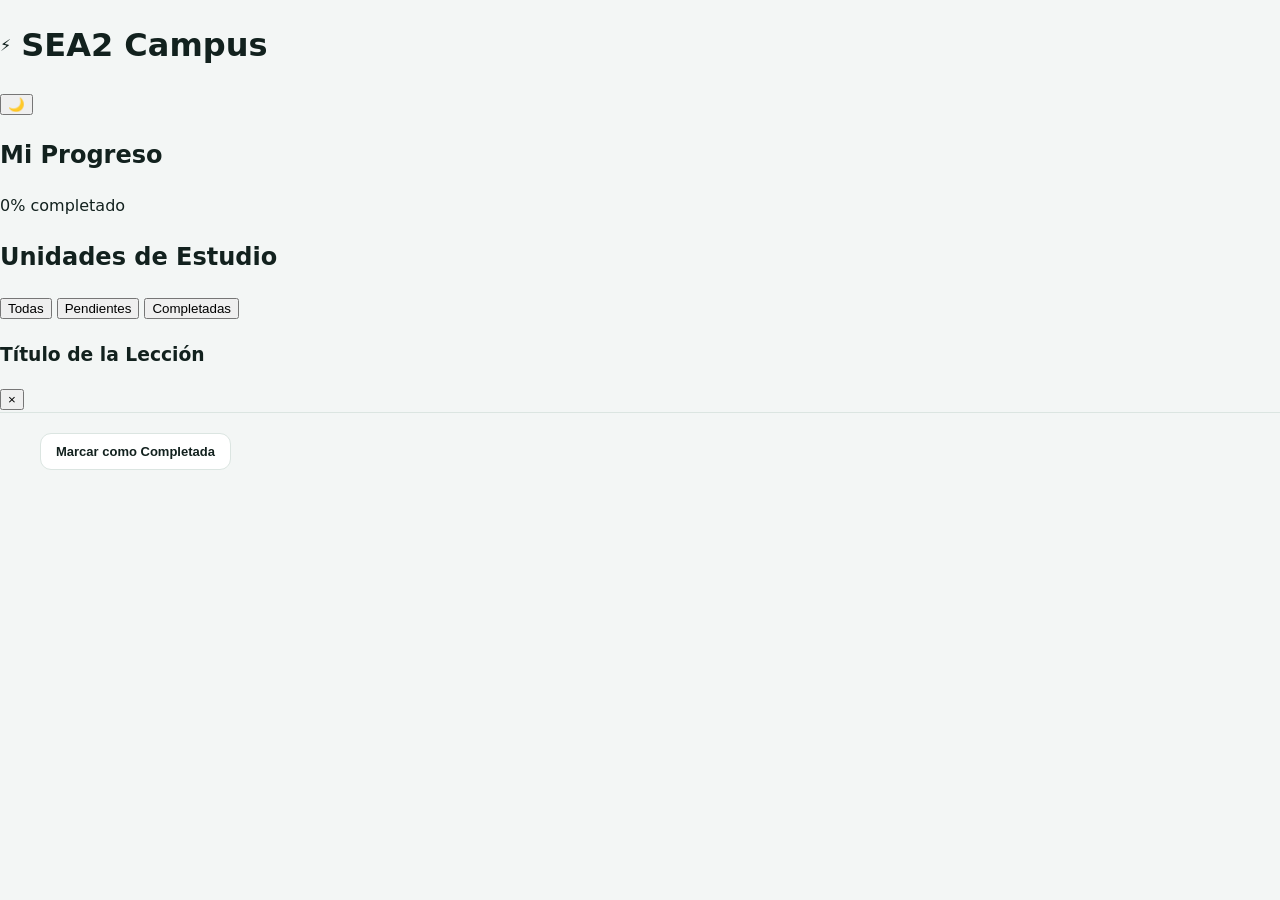
==== commit 4691b348: "Update index.html" ====
--- a/index.html
+++ b/index.html
@@ -1,17 +1,72 @@
-<!doctype html><html lang="es"><head><meta charset="utf-8"><meta name="viewport" content="width=device-width,initial-scale=1"><meta name="theme-color" content="#0b1220"><meta name="description" content="SEA2 Campus definitivo: contenido curricular, guías, cálculos, simuladores, práctica, proyecto, FCT y planificación para 2º de Sistemas Electrotécnicos y Automatizados."><link rel="manifest" href="manifest.json"><link rel="icon" href="favicon.svg" type="image/svg+xml"><link rel="stylesheet" href="styles.css"><title>SEA2 Campus · Politécnico de Cartagena</title></head><body>
-<header class="topbar"><a class="brand" href="#inicio"><span class="brand-mark">⚡</span><span><b>SEA<span>2</span> Campus</b><small>Politécnico de Cartagena · 2º SEA</small></span></a><nav class="nav"><a href="#modulos">Módulos</a><a href="#lecciones">Lecciones</a><a href="#calculadora">Cálculos</a><a href="#laboratorio">Laboratorio</a><a href="#practica">Práctica</a><a href="#profesor">Modo profesor</a><a href="#examen-real">Examen real</a><a href="#recursos">Recursos</a><a href="#proyecto">Proyecto</a><a href="#planificador">Plan</a></nav><button id="themeBtn" class="icon-btn" title="Cambiar tema">☾</button></header>
-<main id="inicio">
-<section class="hero"><div><p class="eyebrow">2º CURSO · SISTEMAS ELECTROTÉCNICOS Y AUTOMATIZADOS</p><h1>Tu <span>campus técnico</span> para aprender, calcular y practicar.</h1><p class="hero-text">Una web independiente pensada para que la información de tus módulos esté reunida en un solo sitio: temario, resultados de aprendizaje, explicaciones, fórmulas, simuladores, averías, exámenes, proyecto, FCT y planificación.</p><div class="hero-actions"><a class="btn primary" href="#modulos">Explorar módulos</a><a class="btn ghost" href="#recursos">Ver recursos</a></div><div class="hero-stats"><div><b>7</b><span>módulos de 2º</span></div><div><b id="progressValue">0%</b><span>progreso personal</span></div><div><b>400 h</b><span>FCT</span></div><div><b>120</b><span>ECTS del ciclo</span></div></div></div><div class="hero-panel"><div class="panel-head"><span class="status-dot"></span><b>SEA2 ENGINE</b><span>offline-first</span></div><div class="engine-grid"><div>📚<b>Temario</b><small>7 módulos</small></div><div>🧮<b>Cálculos</b><small>16 herramientas</small></div><div>⚙️<b>Simulación</b><small>PLC + averías</small></div><div>📝<b>Práctica</b><small>quiz + tarjetas</small></div><div>📄<b>Proyecto</b><small>memoria + PDF</small></div><div>📱<b>Offline</b><small>PWA instalable</small></div></div><p>La distribución horaria, ECTS y módulos se ha tomado del boletín aportado; el desarrollo de resultados y contenidos básicos se contrasta con el título oficial del BOE.</p></div></section>
-<section class="notice"><div class="notice-icon">✓</div><div><b>Cómo estudiar aquí:</b> módulo → unidad → explicación → cálculo/simulación → práctica → checklist → repaso. El contenido educativo no sustituye REBT, ICT, normas UNE, documentación de fabricante ni las indicaciones del profesorado.</div></section>
-<section id="modulos" class="section"><div class="section-head"><div><p class="eyebrow">MAPA DEL CURSO</p><h2>Tus 7 módulos de 2º</h2><p class="muted">Pulsa cualquier módulo para ver resultados de aprendizaje, unidades, prácticas, herramientas y checklist.</p></div><div class="search-wrap"><input id="moduleSearch" type="search" placeholder="Buscar módulo, unidad o concepto…"></div></div><div id="moduleGrid" class="module-grid"></div></section>
-<section class="section"><div class="section-head"><div><p class="eyebrow">TU PROGRESO</p><h2>Mapa de dominio</h2><p class="muted">Marca unidades como “Dominado” dentro de cada módulo.</p></div></div><div id="moduleProgressGrid" class="progress-grid"></div></section>
-<section id="lecciones" class="section lesson-section"><div class="section-head"><div><p class="eyebrow">AULA INTERACTIVA</p><h2>Lecciones completas · unidad por unidad</h2><p class="muted">Cada unidad combina teoría explicada, ejemplo resuelto, ejercicios autocorregibles y una simulación específica. La división en UD es una organización didáctica propuesta a partir del currículo oficial.</p></div><div class="lesson-tools"><select id="lessonModuleFilter" class="small-input"><option value="ALL">Todos los módulos</option><option value="0522">0522 · Redes y CT</option><option value="0602">0602 · Gestión</option><option value="0517">0517 · ICT</option><option value="0521">0521 · Domótica y automática</option><option value="0526">0526 · Proyecto</option><option value="0528">0528 · Empresa</option><option value="0529">0529 · FCT</option></select><input id="lessonSearch" class="small-input" type="search" placeholder="Buscar unidad…"></div></div><div class="lesson-progress"><div><b>Progreso de lecciones</b><span id="lessonGlobalProgress">0/0 unidades dominadas · 0%</span></div><div class="progress-track"><i id="lessonGlobalBar" style="width:0%"></i></div></div><div id="lessonGrid" class="lesson-grid"></div></section>
-<section id="calculadora" class="section"><div class="section-head"><div><p class="eyebrow">CENTRO DE CÁLCULO</p><h2>Calculadoras por módulo</h2><p class="muted">Resultados educativos con fórmula y explicación. No son una herramienta de legalización.</p></div><span class="tag">Datos → fórmula → resultado</span></div><div class="calc-layout"><aside class="calc-menu"><button class="calc-tab active" data-calc="ohms">Ley de Ohm</button><button class="calc-tab" data-calc="power1">Potencia 1φ</button><button class="calc-tab" data-calc="power3">Potencia 3φ</button><button class="calc-tab" data-calc="drop1">Caída de tensión</button><button class="calc-tab" data-calc="resistance">Resistencia conductor</button><button class="calc-tab" data-calc="transformer">Relación CT/trafo</button><button class="calc-tab" data-calc="motor">Motor · corriente</button><button class="calc-tab" data-calc="db">ICT · balance dB</button><button class="calc-tab" data-calc="attenuation">ICT · pérdidas</button><button class="calc-tab" data-calc="dbm">ICT · dBm/mW</button><button class="calc-tab" data-calc="logic">PLC · lógica</button><button class="calc-tab" data-calc="maintenance">MTBF / MTTR</button><button class="calc-tab" data-calc="stock">Punto de pedido</button><button class="calc-tab" data-calc="budget">Presupuesto</button><button class="calc-tab" data-calc="break">Punto muerto</button><button class="calc-tab" data-calc="vat">Precio + IVA</button></aside><div id="calcPanel" class="calc-panel"></div></div></section>
-<section id="laboratorio" class="section"><div class="section-head"><div><p class="eyebrow">LABORATORIO</p><h2>Automatización y diagnóstico</h2></div><span class="tag">Practica sin hardware</span></div><div class="lab-grid"><article class="lab-card"><div class="card-kicker">0521 · PLC</div><h3>Marcha · paro · memoria · final de carrera</h3><p class="muted">Cambia las entradas y observa la salida Q0.0. Es una simulación didáctica de lógica de mando.</p><div id="simInputs" class="sim-inputs"></div><div id="simMotor" class="sim-lamp">Q0.0 · MOTOR OFF</div><div id="simDiagnosis" class="sim-diagnosis"></div></article><article class="lab-card"><div class="card-kicker">DIAGNÓSTICO</div><h3>Árbol de averías</h3><select id="faultSelect" class="wide-input"></select><ol id="faultSteps" class="fault-steps"></ol><p id="faultWhy" class="result"></p></article></div></section>
-<section id="practica" class="section"><div class="section-head"><div><p class="eyebrow">APRENDER HACIENDO</p><h2>Examen + tarjetas</h2></div><div class="inline-actions"><select id="quizFilter" class="small-input"><option value="MIX">Todos</option><option value="0522">0522</option><option value="0602">0602</option><option value="0517">0517</option><option value="0521">0521</option><option value="0526">0526</option><option value="0528">0528</option><option value="0529">0529</option></select><button id="newQuiz" class="btn small">Nueva pregunta</button></div></div><div class="practice-grid"><article class="quiz-card"><span id="quizModule" class="code">MIX</span><h3 id="quizQuestion">Cargando…</h3><div id="quizOptions" class="quiz-options"></div><div id="quizFeedback" class="result">Elige una respuesta.</div></article><article class="study-card"><h3>Tarjeta de estudio</h3><div id="flashcard" class="flashcard"><div class="flash-face"><span id="cardModule" class="code">0522</span><h3 id="flashcardTitle">Cargando…</h3><p id="flashcardText"></p><small>Haz clic para ver una aplicación práctica</small></div><div class="flash-face back"><span class="code">PRÁCTICA</span><p id="flashcardBack"></p></div></div><div class="inline-actions"><button id="prevCard" class="btn small ghost">← Anterior</button><button id="nextCard" class="btn small">Siguiente →</button></div></article></div></section>
-<section id="profesor" class="section teacher-section"><div class="section-head"><div><p class="eyebrow">MODO PROFESOR · LOCAL</p><h2>Generador de exámenes y banco de ejercicios</h2><p class="muted">Crea sesiones por módulo y dificultad, mezcla preguntas, corrige automáticamente y guarda tu historial en este dispositivo. No se envían datos a ningún servidor.</p></div><div class="teacher-actions"><select id="teacherModule" class="small-input"><option value="ALL">Todos los módulos</option><option value="0522">0522 · Redes y CT</option><option value="0602">0602 · Gestión</option><option value="0517">0517 · ICT</option><option value="0521">0521 · Domótica y automática</option><option value="0526">0526 · Proyecto</option><option value="0528">0528 · Empresa</option><option value="0529">0529 · FCT</option></select><select id="teacherDifficulty" class="small-input"><option value="MIX">Mixto</option><option value="EASY">Fácil</option><option value="MEDIUM">Medio</option><option value="EXAM">Examen</option></select><select id="teacherCount" class="small-input"><option>10</option><option selected>15</option><option>20</option></select><button id="startTeacher" class="btn primary">Generar sesión</button></div></div><div class="teacher-stats"><div><b id="teacherBest">—</b><span>mejor nota</span></div><div><b id="teacherAvg">—</b><span>media</span></div><div><b id="teacherSessions">0</b><span>sesiones</span></div><div><b id="teacherMastery">0%</b><span>dominio medio</span></div></div><div class="teacher-grid"><article class="teacher-card"><div class="teacher-card-head"><div><span class="tag">SESIÓN ACTUAL</span><h3 id="teacherTitle">Selecciona módulo y genera una sesión</h3></div><div id="teacherTimer" class="timer">00:00</div></div><div class="teacher-progress"><span id="teacherProgressText">0/0</span><div class="progress-track"><i id="teacherProgressBar" style="width:0%"></i></div></div><div id="teacherQuestion"></div><div class="teacher-nav"><button id="teacherPrev" class="btn ghost small">← Anterior</button><button id="teacherNext" class="btn small">Siguiente →</button><button id="teacherFinish" class="btn primary small">Finalizar y corregir</button></div><div id="teacherResult" class="result">Genera una sesión para empezar.</div></article><aside class="teacher-card"><div class="tag">HISTORIAL</div><h3>Notas por módulo</h3><div id="teacherHistory"></div><button id="clearHistory" class="btn ghost small">Borrar historial local</button><div class="teacher-tip"><b>Modo examen</b><p>Las preguntas se seleccionan aleatoriamente del banco de cada unidad. La nota y el tiempo se guardan solo en localStorage.</p></div></aside></div></section>
-<section id="examen-real" class="section real-exam-section"><div class="section-head"><div><p class="eyebrow">MODO EXAMEN REAL</p><h2>Simulacro completo · como un examen de verdad</h2><p class="muted">Teoría, problemas, cálculos, casos prácticos, PLC/GRAFCET y diagnóstico. Tiempo, penalización y análisis por unidades. Todo local.</p></div><span class="tag">90 min · análisis</span></div><div class="exam-controls"><select id="realExamModule" class="small-input"><option value="0521">0521 · Domótica y automática</option><option value="0522">0522 · Redes y CT</option><option value="0602">0602 · Gestión</option><option value="0517">0517 · ICT</option><option value="0526">0526 · Proyecto</option><option value="0528">0528 · Empresa</option><option value="0529">0529 · FCT</option></select><select id="realExamDuration" class="small-input"><option value="45">45 min</option><option value="60">60 min</option><option value="90" selected>90 min</option><option value="120">120 min</option></select><select id="realExamCount" class="small-input"><option value="15">15 preguntas</option><option value="20" selected>20 preguntas</option><option value="25">25 preguntas</option><option value="30">30 preguntas</option></select><select id="realExamPenalty" class="small-input"><option value="0">Sin penalización</option><option value="0.25">−0,25 por fallo</option><option value="0.33">−0,33 por fallo</option><option value="0.5">−0,50 por fallo</option></select><button id="startRealExam" class="btn primary">Comenzar examen</button></div><div class="exam-grid"><article class="exam-card"><div class="exam-head"><div><span id="realExamTitle" class="tag">SIN EXAMEN</span><h3 id="realExamQuestionTitle">Configura el examen y comienza</h3></div><div id="realExamTimer" class="exam-timer">90:00</div></div><div class="exam-progress"><span id="realExamProgressText">0/0</span><div class="progress-track"><i id="realExamProgressBar" style="width:0%"></i></div></div><div id="realExamQuestion"></div><div class="exam-nav"><button id="realExamPrev" class="btn small ghost">← Anterior</button><button id="realExamNext" class="btn small">Siguiente →</button><button id="realExamFinish" class="btn primary small">Entregar examen</button></div><div id="realExamStatus" class="result">Al entregar se corrige y se genera un análisis por unidades.</div></article><aside class="exam-card"><span class="tag">CRITERIOS</span><h3>Ponderación</h3><div class="weight-list"><div><b>Teoría</b><span>20%</span></div><div><b>Problemas / cálculos</b><span>35%</span></div><div><b>Casos prácticos</b><span>25%</span></div><div><b>PLC / GRAFCET</b><span>10%</span></div><div><b>Diagnóstico</b><span>10%</span></div></div><h3>Último análisis</h3><div id="realExamAnalysis"><p class="muted">Todavía no hay un simulacro corregido.</p></div></aside></div></section><section id="recursos" class="section"><div class="section-head"><div><p class="eyebrow">RECURSOS</p><h2>Diccionario técnico y guía rápida</h2><p class="muted">Busca conceptos sin salir del campus.</p></div><div class="search-wrap"><input id="glossarySearch" type="search" placeholder="Buscar término…"></div></div><div class="table-wrap"><table><thead><tr><th>Término</th><th>Unidad</th><th>Explicación</th></tr></thead><tbody id="glossaryTable"></tbody></table></div><div class="idea-grid resource-ideas"><div><b>📐 Método de cálculo</b><span>Siempre: datos → unidades → fórmula → sustitución → resultado → comprobación.</span></div><div><b>🛡️ Seguridad</b><span>La simulación sirve para aprender; las operaciones reales requieren procedimiento seguro.</span></div><div><b>🧩 Trazabilidad</b><span>Relaciona cálculo, plano, material, partida y prueba.</span></div><div><b>🧠 Recuperación activa</b><span>Usa quizzes y tarjetas antes de releer teoría.</span></div></div></section>
-<section id="proyecto" class="section"><div class="section-head"><div><p class="eyebrow">0526 · PROYECTO</p><h2>Generador de memoria base</h2><p class="muted">Plantilla editable para estructurar tu proyecto. Se guarda en este navegador.</p></div><button id="printProject" class="btn small">Imprimir / PDF</button></div><div class="project-layout"><div class="project-form"><label>Título<input id="projectTitle" placeholder="Ej.: Instalación eléctrica y automatización de nave"></label><label>Cliente / entidad<input id="client" placeholder="Proyecto académico"></label><label>Emplazamiento<input id="location" placeholder="Municipio / ubicación"></label><label>Potencia prevista<input id="power" placeholder="Ej.: 45 kW"></label><label>Objeto y alcance<textarea id="scope" rows="5"></textarea></label><label>Equipos y materiales<textarea id="equipment" rows="5"></textarea></label><label>Observaciones<textarea id="notes" rows="4"></textarea></label></div><article class="preview"><div class="preview-label">VISTA PREVIA</div><div id="projectPreview"></div></article></div></section>
-<section id="planificador" class="section"><div class="section-head"><div><p class="eyebrow">ORGANIZACIÓN</p><h2>Planificador de estudio y entregas</h2></div><div class="inline-actions"><button id="exportTasks" class="btn small ghost">Exportar</button><button id="resetProgress" class="btn small ghost">Reiniciar</button><button id="clearTasks" class="btn small ghost">Borrar tareas</button></div></div><div class="planner"><form id="taskForm" class="task-form"><input id="taskInput" required maxlength="120" placeholder="Ej.: Resolver ejercicio de CT"><select id="taskModule"><option value="General">General</option></select><input id="taskDate" type="date"><button class="btn primary" type="submit">Añadir</button></form><div id="taskList" class="task-list"></div></div></section>
-<section id="fuentes" class="section"><div class="source-box"><div><p class="eyebrow">BASE DOCUMENTAL</p><h2>Qué contiene y de dónde sale</h2><p>La distribución de 2º, horas, ECTS y módulos procede del boletín oficial que aportaste. Los resultados de aprendizaje y contenidos básicos se han contrastado con el Real Decreto 1127/2010 del BOE. Las explicaciones, herramientas, simuladores y prácticas son una capa educativa elaborada para esta web.</p></div><a class="btn primary" href="anuncio.pdf" target="_blank" rel="noopener">Abrir boletín PDF</a></div><div class="idea-grid"><div><b>🤖 Asistente técnico local</b><span>Base de conocimiento de SEA para explicar procedimientos y detectar datos que faltan.</span></div><div><b>📐 Planos</b><span>Editor de unifilares, esquemas de mando y asignación de E/S.</span></div><div><b>📡 ICT</b><span>Mapa de niveles y pérdidas por tramos con puntos de medida.</span></div><div><b>⚙️ PLC</b><span>Editor de secuencias, GRAFCET y simulación de ejercicios.</span></div><div><b>🧾 Presupuestos</b><span>Base de partidas, mediciones y trazabilidad con memoria.</span></div><div><b>📊 Progreso</b><span>Dominio por unidades, quizzes y tareas completadas.</span></div></div><p class="disclaimer"><b>Aviso:</b> Proyecto educativo independiente. No es una web oficial del CIFP Politécnico de Cartagena ni de la Administración educativa. No almacena cuentas, contraseñas ni credenciales externas.</p></section>
-</main><footer><span>SEA2 Campus · 2º Sistemas Electrotécnicos y Automatizados</span><span>Estudiar · calcular · simular · comprobar · planificar</span></footer><dialog id="moduleDialog"><button class="dialog-close" onclick="closeModule()">×</button><div id="dialogContent"></div></dialog><dialog id="lessonDialog"><button class="dialog-close" onclick="document.getElementById('lessonDialog').close()">×</button><div id="lessonDialogContent"></div></dialog><script src="app.js"></script><script src="lessons.js"></script><script src="enhancements.js"></script></body></html>
+<!DOCTYPE html>
+<html lang="es">
+<head>
+    <meta charset="UTF-8">
+    <meta name="viewport" content="width=device-width, initial-scale=1.0">
+    <meta name="theme-color" content="#1e293b">
+    <title>SEA2 Campus - Plataforma de Aprendizaje</title>
+    <link rel="manifest" href="manifest.json">
+    <link rel="icon" type="image/svg+xml" href="favicon.svg">
+    <link rel="stylesheet" href="styles.css">
+</head>
+<body>
+    <header class="navbar">
+        <div class="nav-container">
+            <div class="brand">
+                <span class="logo-icon">⚡</span>
+                <h1>SEA2 Campus</h1>
+            </div>
+            <button id="theme-toggle" class="btn-icon" aria-label="Cambiar tema">🌙</button>
+        </div>
+    </header>
+
+    <main class="main-layout">
+        <section class="dashboard-card">
+            <h2>Mi Progreso</h2>
+            <div class="progress-container">
+                <div class="progress-bar-bg">
+                    <div id="progress-bar" class="progress-bar-fill" style="width: 0%;"></div>
+                </div>
+                <span id="progress-text" class="progress-status">0% completado</span>
+            </div>
+        </section>
+
+        <section class="content-section">
+            <div class="section-header">
+                <h2>Unidades de Estudio</h2>
+                <div class="filter-controls">
+                    <button class="filter-btn active" data-filter="all">Todas</button>
+                    <button class="filter-btn" data-filter="pending">Pendientes</button>
+                    <button class="filter-btn" data-filter="completed">Completadas</button>
+                </div>
+            </div>
+
+            <div id="lessons-grid" class="lessons-grid">
+                <!-- Las lecciones se renderizan dinámicamente -->
+            </div>
+        </section>
+    </main>
+
+    <!-- Modal de Lectura de Lección -->
+    <div id="lesson-modal" class="modal hidden" aria-hidden="true">
+        <div class="modal-overlay" tabindex="-1" data-close="true"></div>
+        <div class="modal-card">
+            <header class="modal-header">
+                <h3 id="modal-title">Título de la Lección</h3>
+                <button class="close-btn" data-close="true">&times;</button>
+            </header>
+            <div id="modal-body" class="modal-body">
+                <!-- Contenido de la lección -->
+            </div>
+            <footer class="modal-footer">
+                <button id="mark-complete-btn" class="btn btn-primary">Marcar como Completada</button>
+            </footer>
+        </div>
+    </div>
+
+    <!-- Carga ordenada e independiente de scripts -->
+    <script src="lessons.js"></script>
+    <script src="enhancements.js"></script>
+    <script src="app.js"></script>
+</body>
+</html>
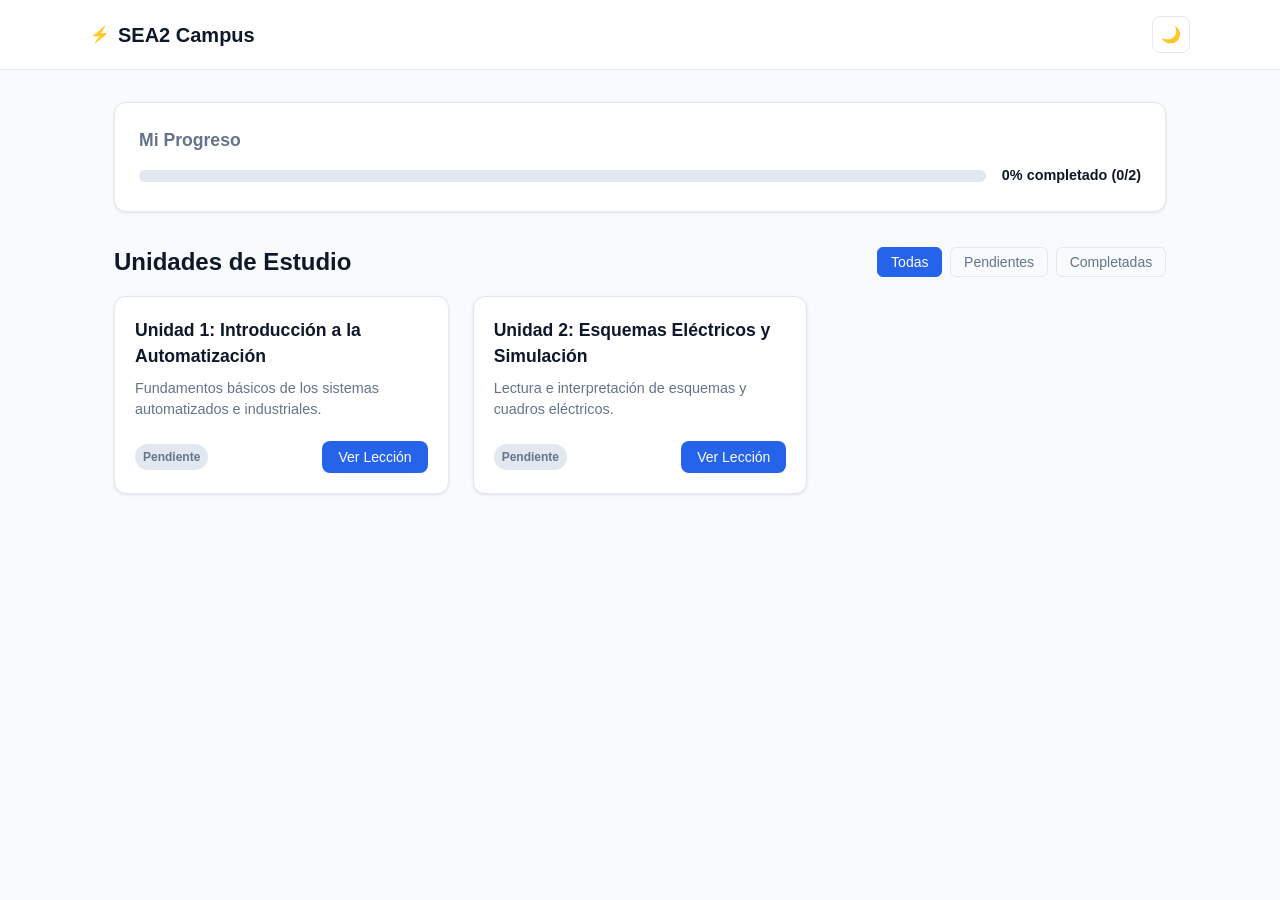
==== commit c013cf4c: "Update index.html" ====
--- a/index.html
+++ b/index.html
@@ -5,11 +5,315 @@
     <meta name="viewport" content="width=device-width, initial-scale=1.0">
     <meta name="theme-color" content="#1e293b">
     <title>SEA2 Campus - Plataforma de Aprendizaje</title>
-    <link rel="manifest" href="manifest.json">
-    <link rel="icon" type="image/svg+xml" href="favicon.svg">
-    <link rel="stylesheet" href="styles.css">
+    <style>
+        :root {
+            --primary: #2563eb;
+            --primary-hover: #1d4ed8;
+            --bg-main: #f8fafc;
+            --bg-card: #ffffff;
+            --text-main: #0f172a;
+            --text-muted: #64748b;
+            --border: #e2e8f0;
+            --radius: 12px;
+            --shadow-sm: 0 1px 3px rgba(0,0,0,0.1);
+            --shadow: 0 4px 6px -1px rgba(0, 0, 0, 0.1), 0 2px 4px -2px rgba(0, 0, 0, 0.05);
+            --success: #10b981;
+        }
+
+        [data-theme="dark"] {
+            --primary: #3b82f6;
+            --primary-hover: #60a5fa;
+            --bg-main: #0f172a;
+            --bg-card: #1e293b;
+            --text-main: #f8fafc;
+            --text-muted: #94a3b8;
+            --border: #334155;
+        }
+
+        * {
+            box-sizing: border-box;
+            margin: 0;
+            padding: 0;
+        }
+
+        body {
+            background-color: var(--bg-main);
+            color: var(--text-main);
+            font-family: -apple-system, BlinkMacSystemFont, "Segoe UI", Roboto, Oxygen, Ubuntu, Cantarell, sans-serif;
+            line-height: 1.5;
+            transition: background-color 0.3s ease, color 0.3s ease;
+        }
+
+        .navbar {
+            background-color: var(--bg-card);
+            border-bottom: 1px solid var(--border);
+            padding: 1rem 1.5rem;
+            position: sticky;
+            top: 0;
+            z-index: 100;
+        }
+
+        .nav-container {
+            max-width: 1100px;
+            margin: 0 auto;
+            display: flex;
+            justify-content: space-between;
+            align-items: center;
+        }
+
+        .brand {
+            display: flex;
+            align-items: center;
+            gap: 0.5rem;
+        }
+
+        .brand h1 {
+            font-size: 1.25rem;
+            font-weight: 700;
+        }
+
+        .main-layout {
+            max-width: 1100px;
+            margin: 2rem auto;
+            padding: 0 1.5rem;
+            display: flex;
+            flex-direction: column;
+            gap: 2rem;
+        }
+
+        .dashboard-card {
+            background: var(--bg-card);
+            border: 1px solid var(--border);
+            border-radius: var(--radius);
+            padding: 1.5rem;
+            box-shadow: var(--shadow-sm);
+        }
+
+        .dashboard-card h2 {
+            font-size: 1.1rem;
+            margin-bottom: 0.75rem;
+            color: var(--text-muted);
+        }
+
+        .progress-container {
+            display: flex;
+            align-items: center;
+            gap: 1rem;
+        }
+
+        .progress-bar-bg {
+            flex: 1;
+            height: 12px;
+            background-color: var(--border);
+            border-radius: 999px;
+            overflow: hidden;
+        }
+
+        .progress-bar-fill {
+            height: 100%;
+            background-color: var(--primary);
+            border-radius: 999px;
+            transition: width 0.4s cubic-bezier(0.4, 0, 0.2, 1);
+        }
+
+        .progress-status {
+            font-weight: 600;
+            font-size: 0.9rem;
+            color: var(--text-main);
+            min-width: 110px;
+            text-align: right;
+        }
+
+        .section-header {
+            display: flex;
+            justify-content: space-between;
+            align-items: center;
+            margin-bottom: 1rem;
+            flex-wrap: wrap;
+            gap: 1rem;
+        }
+
+        .filter-controls {
+            display: flex;
+            gap: 0.5rem;
+        }
+
+        .filter-btn {
+            background: transparent;
+            border: 1px solid var(--border);
+            color: var(--text-muted);
+            padding: 0.4rem 0.8rem;
+            border-radius: 6px;
+            cursor: pointer;
+            font-size: 0.875rem;
+            transition: all 0.2s ease;
+        }
+
+        .filter-btn.active, .filter-btn:hover {
+            background-color: var(--primary);
+            color: #ffffff;
+            border-color: var(--primary);
+        }
+
+        .lessons-grid {
+            display: grid;
+            grid-template-columns: repeat(auto-fill, minmax(300px, 1fr));
+            gap: 1.5rem;
+        }
+
+        .card {
+            background-color: var(--bg-card);
+            border: 1px solid var(--border);
+            border-radius: var(--radius);
+            padding: 1.25rem;
+            box-shadow: var(--shadow-sm);
+            display: flex;
+            flex-direction: column;
+            justify-content: space-between;
+            transition: transform 0.2s ease, box-shadow 0.2s ease;
+        }
+
+        .card:hover {
+            transform: translateY(-3px);
+            box-shadow: var(--shadow);
+        }
+
+        .card-title {
+            font-size: 1.1rem;
+            font-weight: 600;
+            margin-bottom: 0.5rem;
+        }
+
+        .card-desc {
+            font-size: 0.9rem;
+            color: var(--text-muted);
+            margin-bottom: 1.25rem;
+        }
+
+        .card-footer {
+            display: flex;
+            justify-content: space-between;
+            align-items: center;
+        }
+
+        .btn {
+            padding: 0.5rem 1rem;
+            border-radius: 8px;
+            font-size: 0.875rem;
+            font-weight: 500;
+            border: none;
+            cursor: pointer;
+            transition: background-color 0.2s ease;
+        }
+
+        .btn-primary {
+            background-color: var(--primary);
+            color: #ffffff;
+        }
+
+        .btn-primary:hover {
+            background-color: var(--primary-hover);
+        }
+
+        .btn-icon {
+            background: transparent;
+            border: 1px solid var(--border);
+            border-radius: 8px;
+            padding: 0.5rem;
+            cursor: pointer;
+            font-size: 1rem;
+        }
+
+        .badge {
+            font-size: 0.75rem;
+            padding: 0.25rem 0.5rem;
+            border-radius: 999px;
+            font-weight: 600;
+        }
+
+        .badge-pending {
+            background-color: var(--border);
+            color: var(--text-muted);
+        }
+
+        .badge-completed {
+            background-color: rgba(16, 185, 129, 0.15);
+            color: var(--success);
+        }
+
+        .modal.hidden {
+            display: none;
+        }
+
+        .modal {
+            position: fixed;
+            top: 0;
+            left: 0;
+            width: 100vw;
+            height: 100vh;
+            display: flex;
+            align-items: center;
+            justify-content: center;
+            z-index: 1000;
+        }
+
+        .modal-overlay {
+            position: absolute;
+            top: 0;
+            left: 0;
+            width: 100%;
+            height: 100%;
+            background: rgba(0, 0, 0, 0.5);
+            backdrop-filter: blur(4px);
+        }
+
+        .modal-card {
+            position: relative;
+            background: var(--bg-card);
+            border-radius: var(--radius);
+            width: 90%;
+            max-width: 650px;
+            max-height: 85vh;
+            display: flex;
+            flex-direction: column;
+            box-shadow: 0 20px 25px -5px rgba(0, 0, 0, 0.2);
+            z-index: 1001;
+            overflow: hidden;
+        }
+
+        .modal-header {
+            padding: 1.25rem;
+            border-bottom: 1px solid var(--border);
+            display: flex;
+            justify-content: space-between;
+            align-items: center;
+        }
+
+        .modal-body {
+            padding: 1.5rem;
+            overflow-y: auto;
+            font-size: 0.95rem;
+            color: var(--text-main);
+        }
+
+        .modal-footer {
+            padding: 1rem 1.25rem;
+            border-top: 1px solid var(--border);
+            display: flex;
+            justify-content: flex-end;
+        }
+
+        .close-btn {
+            background: none;
+            border: none;
+            font-size: 1.5rem;
+            color: var(--text-muted);
+            cursor: pointer;
+        }
+    </style>
 </head>
 <body>
+
     <header class="navbar">
         <div class="nav-container">
             <div class="brand">
@@ -64,9 +368,172 @@
         </div>
     </div>
 
-    <!-- Carga ordenada e independiente de scripts -->
-    <script src="lessons.js"></script>
-    <script src="enhancements.js"></script>
-    <script src="app.js"></script>
+    <script>
+        // Lecciones de ejemplo integradas
+        const lessons = [
+            {
+                id: 1,
+                title: "Unidad 1: Introducción a la Automatización",
+                description: "Fundamentos básicos de los sistemas automatizados e industriales.",
+                content: "<p>Esta unidad cubre los principios fundamentales de la automatización industrial, control discreto y arquitecturas de PLC.</p>"
+            },
+            {
+                id: 2,
+                title: "Unidad 2: Esquemas Eléctricos y Simulación",
+                description: "Lectura e interpretación de esquemas y cuadros eléctricos.",
+                content: "<p>Aprende las normativas de representación de simbología eléctrica y simulación con herramientas CAD.</p>"
+            }
+        ];
+
+        document.addEventListener('DOMContentLoaded', () => {
+            let userProgress = getStoredProgress();
+            let currentActiveFilter = 'all';
+            let activeLessonId = null;
+
+            const grid = document.getElementById('lessons-grid');
+            const progressBar = document.getElementById('progress-bar');
+            const progressText = document.getElementById('progress-text');
+            const themeToggleBtn = document.getElementById('theme-toggle');
+            const filterBtns = document.querySelectorAll('.filter-btn');
+            const modal = document.getElementById('lesson-modal');
+            const modalTitle = document.getElementById('modal-title');
+            const modalBody = document.getElementById('modal-body');
+            const markCompleteBtn = document.getElementById('mark-complete-btn');
+
+            const savedTheme = localStorage.getItem('sea2_theme') || 'light';
+            document.documentElement.setAttribute('data-theme', savedTheme);
+            themeToggleBtn.textContent = savedTheme === 'dark' ? '☀️' : '🌙';
+
+            renderLessons();
+            updateProgressUI();
+
+            themeToggleBtn.addEventListener('click', () => {
+                const currentTheme = document.documentElement.getAttribute('data-theme');
+                const newTheme = currentTheme === 'dark' ? 'light' : 'dark';
+                document.documentElement.setAttribute('data-theme', newTheme);
+                localStorage.setItem('sea2_theme', newTheme);
+                themeToggleBtn.textContent = newTheme === 'dark' ? '☀️' : '🌙';
+            });
+
+            filterBtns.forEach(btn => {
+                btn.addEventListener('click', (e) => {
+                    filterBtns.forEach(b => b.classList.remove('active'));
+                    e.target.classList.add('active');
+                    currentActiveFilter = e.target.getAttribute('data-filter');
+                    renderLessons();
+                });
+            });
+
+            document.addEventListener('click', (e) => {
+                if (e.target.dataset.close) {
+                    closeModal();
+                }
+            });
+
+            markCompleteBtn.addEventListener('click', () => {
+                if (activeLessonId) {
+                    userProgress[activeLessonId] = true;
+                    saveProgress(userProgress);
+                    updateProgressUI();
+                    renderLessons();
+                    closeModal();
+                }
+            });
+
+            function renderLessons() {
+                grid.innerHTML = '';
+                const filtered = lessons.filter(lesson => {
+                    const isCompleted = !!userProgress[lesson.id];
+                    if (currentActiveFilter === 'completed') return isCompleted;
+                    if (currentActiveFilter === 'pending') return !isCompleted;
+                    return true;
+                });
+
+                if (filtered.length === 0) {
+                    grid.innerHTML = '<p style="grid-column: 1/-1; text-align: center; color: var(--text-muted);">No hay lecciones en esta categoría.</p>';
+                    return;
+                }
+
+                filtered.forEach(lesson => {
+                    const isCompleted = !!userProgress[lesson.id];
+                    const card = document.createElement('article');
+                    card.className = 'card';
+                    card.innerHTML = `
+                        <div>
+                            <h3 class="card-title">${escapeHTML(lesson.title)}</h3>
+                            <p class="card-desc">${escapeHTML(lesson.description || '')}</p>
+                        </div>
+                        <div class="card-footer">
+                            <span class="badge ${isCompleted ? 'badge-completed' : 'badge-pending'}">
+                                ${isCompleted ? 'Completada' : 'Pendiente'}
+                            </span>
+                            <button class="btn btn-primary open-lesson-btn" data-id="${lesson.id}">Ver Lección</button>
+                        </div>
+                    `;
+                    grid.appendChild(card);
+                });
+
+                document.querySelectorAll('.open-lesson-btn').forEach(btn => {
+                    btn.addEventListener('click', (e) => {
+                        const id = e.target.getAttribute('data-id');
+                        openLessonModal(id);
+                    });
+                });
+            }
+
+            function openLessonModal(id) {
+                const lesson = lessons.find(l => l.id == id);
+                if (!lesson) return;
+
+                activeLessonId = lesson.id;
+                modalTitle.textContent = lesson.title;
+                modalBody.innerHTML = lesson.content || '<p>Contenido no disponible.</p>';
+
+                const isCompleted = !!userProgress[lesson.id];
+                markCompleteBtn.textContent = isCompleted ? 'Completada' : 'Marcar como Completada';
+                markCompleteBtn.style.opacity = isCompleted ? '0.7' : '1';
+
+                modal.classList.remove('hidden');
+                modal.setAttribute('aria-hidden', 'false');
+            }
+
+            function closeModal() {
+                modal.classList.add('hidden');
+                modal.setAttribute('aria-hidden', 'true');
+                activeLessonId = null;
+            }
+
+            function updateProgressUI() {
+                if (lessons.length === 0) return;
+                const total = lessons.length;
+                const completedCount = Object.keys(userProgress).filter(id => userProgress[id]).length;
+                const percentage = Math.round((completedCount / total) * 100);
+
+                progressBar.style.width = `${percentage}%`;
+                progressText.textContent = `${percentage}% completado (${completedCount}/${total})`;
+            }
+
+            function getStoredProgress() {
+                try {
+                    const data = localStorage.getItem('sea2_progress');
+                    return data ? JSON.parse(data) : {};
+                } catch (e) {
+                    return {};
+                }
+            }
+
+            function saveProgress(progressObj) {
+                try {
+                    localStorage.setItem('sea2_progress', JSON.stringify(progressObj));
+                } catch (e) {}
+            }
+
+            function escapeHTML(str) {
+                return str.replace(/[&<>'"]/g, 
+                    tag => ({ '&': '&amp;', '<': '&lt;', '>': '&gt;', "'": '&#39;', '"': '&quot;' }[tag] || tag)
+                );
+            }
+        });
+    </script>
 </body>
 </html>
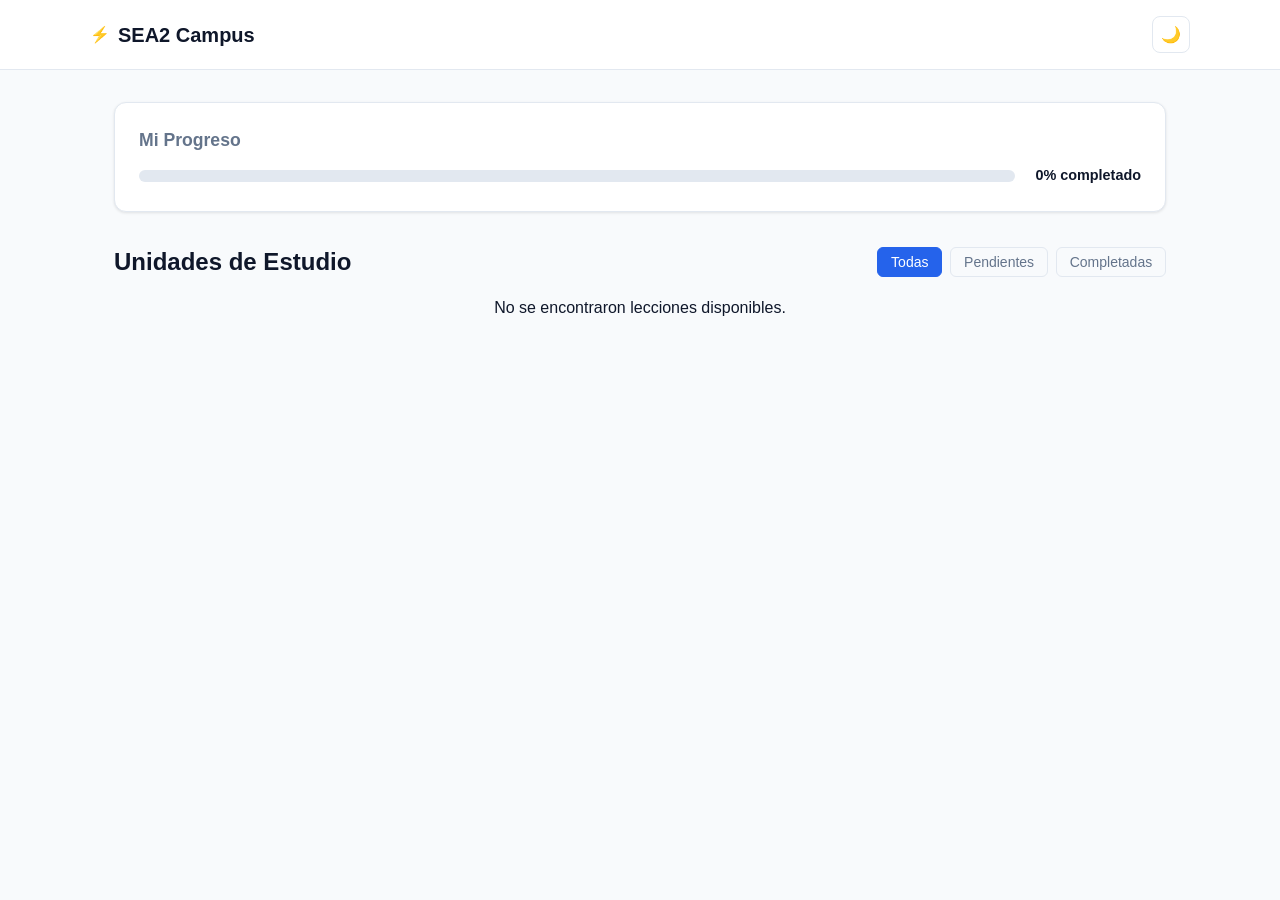
==== commit c7a10ee6: "Update index.html" ====
--- a/index.html
+++ b/index.html
@@ -5,315 +5,11 @@
     <meta name="viewport" content="width=device-width, initial-scale=1.0">
     <meta name="theme-color" content="#1e293b">
     <title>SEA2 Campus - Plataforma de Aprendizaje</title>
-    <style>
-        :root {
-            --primary: #2563eb;
-            --primary-hover: #1d4ed8;
-            --bg-main: #f8fafc;
-            --bg-card: #ffffff;
-            --text-main: #0f172a;
-            --text-muted: #64748b;
-            --border: #e2e8f0;
-            --radius: 12px;
-            --shadow-sm: 0 1px 3px rgba(0,0,0,0.1);
-            --shadow: 0 4px 6px -1px rgba(0, 0, 0, 0.1), 0 2px 4px -2px rgba(0, 0, 0, 0.05);
-            --success: #10b981;
-        }
-
-        [data-theme="dark"] {
-            --primary: #3b82f6;
-            --primary-hover: #60a5fa;
-            --bg-main: #0f172a;
-            --bg-card: #1e293b;
-            --text-main: #f8fafc;
-            --text-muted: #94a3b8;
-            --border: #334155;
-        }
-
-        * {
-            box-sizing: border-box;
-            margin: 0;
-            padding: 0;
-        }
-
-        body {
-            background-color: var(--bg-main);
-            color: var(--text-main);
-            font-family: -apple-system, BlinkMacSystemFont, "Segoe UI", Roboto, Oxygen, Ubuntu, Cantarell, sans-serif;
-            line-height: 1.5;
-            transition: background-color 0.3s ease, color 0.3s ease;
-        }
-
-        .navbar {
-            background-color: var(--bg-card);
-            border-bottom: 1px solid var(--border);
-            padding: 1rem 1.5rem;
-            position: sticky;
-            top: 0;
-            z-index: 100;
-        }
-
-        .nav-container {
-            max-width: 1100px;
-            margin: 0 auto;
-            display: flex;
-            justify-content: space-between;
-            align-items: center;
-        }
-
-        .brand {
-            display: flex;
-            align-items: center;
-            gap: 0.5rem;
-        }
-
-        .brand h1 {
-            font-size: 1.25rem;
-            font-weight: 700;
-        }
-
-        .main-layout {
-            max-width: 1100px;
-            margin: 2rem auto;
-            padding: 0 1.5rem;
-            display: flex;
-            flex-direction: column;
-            gap: 2rem;
-        }
-
-        .dashboard-card {
-            background: var(--bg-card);
-            border: 1px solid var(--border);
-            border-radius: var(--radius);
-            padding: 1.5rem;
-            box-shadow: var(--shadow-sm);
-        }
-
-        .dashboard-card h2 {
-            font-size: 1.1rem;
-            margin-bottom: 0.75rem;
-            color: var(--text-muted);
-        }
-
-        .progress-container {
-            display: flex;
-            align-items: center;
-            gap: 1rem;
-        }
-
-        .progress-bar-bg {
-            flex: 1;
-            height: 12px;
-            background-color: var(--border);
-            border-radius: 999px;
-            overflow: hidden;
-        }
-
-        .progress-bar-fill {
-            height: 100%;
-            background-color: var(--primary);
-            border-radius: 999px;
-            transition: width 0.4s cubic-bezier(0.4, 0, 0.2, 1);
-        }
-
-        .progress-status {
-            font-weight: 600;
-            font-size: 0.9rem;
-            color: var(--text-main);
-            min-width: 110px;
-            text-align: right;
-        }
-
-        .section-header {
-            display: flex;
-            justify-content: space-between;
-            align-items: center;
-            margin-bottom: 1rem;
-            flex-wrap: wrap;
-            gap: 1rem;
-        }
-
-        .filter-controls {
-            display: flex;
-            gap: 0.5rem;
-        }
-
-        .filter-btn {
-            background: transparent;
-            border: 1px solid var(--border);
-            color: var(--text-muted);
-            padding: 0.4rem 0.8rem;
-            border-radius: 6px;
-            cursor: pointer;
-            font-size: 0.875rem;
-            transition: all 0.2s ease;
-        }
-
-        .filter-btn.active, .filter-btn:hover {
-            background-color: var(--primary);
-            color: #ffffff;
-            border-color: var(--primary);
-        }
-
-        .lessons-grid {
-            display: grid;
-            grid-template-columns: repeat(auto-fill, minmax(300px, 1fr));
-            gap: 1.5rem;
-        }
-
-        .card {
-            background-color: var(--bg-card);
-            border: 1px solid var(--border);
-            border-radius: var(--radius);
-            padding: 1.25rem;
-            box-shadow: var(--shadow-sm);
-            display: flex;
-            flex-direction: column;
-            justify-content: space-between;
-            transition: transform 0.2s ease, box-shadow 0.2s ease;
-        }
-
-        .card:hover {
-            transform: translateY(-3px);
-            box-shadow: var(--shadow);
-        }
-
-        .card-title {
-            font-size: 1.1rem;
-            font-weight: 600;
-            margin-bottom: 0.5rem;
-        }
-
-        .card-desc {
-            font-size: 0.9rem;
-            color: var(--text-muted);
-            margin-bottom: 1.25rem;
-        }
-
-        .card-footer {
-            display: flex;
-            justify-content: space-between;
-            align-items: center;
-        }
-
-        .btn {
-            padding: 0.5rem 1rem;
-            border-radius: 8px;
-            font-size: 0.875rem;
-            font-weight: 500;
-            border: none;
-            cursor: pointer;
-            transition: background-color 0.2s ease;
-        }
-
-        .btn-primary {
-            background-color: var(--primary);
-            color: #ffffff;
-        }
-
-        .btn-primary:hover {
-            background-color: var(--primary-hover);
-        }
-
-        .btn-icon {
-            background: transparent;
-            border: 1px solid var(--border);
-            border-radius: 8px;
-            padding: 0.5rem;
-            cursor: pointer;
-            font-size: 1rem;
-        }
-
-        .badge {
-            font-size: 0.75rem;
-            padding: 0.25rem 0.5rem;
-            border-radius: 999px;
-            font-weight: 600;
-        }
-
-        .badge-pending {
-            background-color: var(--border);
-            color: var(--text-muted);
-        }
-
-        .badge-completed {
-            background-color: rgba(16, 185, 129, 0.15);
-            color: var(--success);
-        }
-
-        .modal.hidden {
-            display: none;
-        }
-
-        .modal {
-            position: fixed;
-            top: 0;
-            left: 0;
-            width: 100vw;
-            height: 100vh;
-            display: flex;
-            align-items: center;
-            justify-content: center;
-            z-index: 1000;
-        }
-
-        .modal-overlay {
-            position: absolute;
-            top: 0;
-            left: 0;
-            width: 100%;
-            height: 100%;
-            background: rgba(0, 0, 0, 0.5);
-            backdrop-filter: blur(4px);
-        }
-
-        .modal-card {
-            position: relative;
-            background: var(--bg-card);
-            border-radius: var(--radius);
-            width: 90%;
-            max-width: 650px;
-            max-height: 85vh;
-            display: flex;
-            flex-direction: column;
-            box-shadow: 0 20px 25px -5px rgba(0, 0, 0, 0.2);
-            z-index: 1001;
-            overflow: hidden;
-        }
-
-        .modal-header {
-            padding: 1.25rem;
-            border-bottom: 1px solid var(--border);
-            display: flex;
-            justify-content: space-between;
-            align-items: center;
-        }
-
-        .modal-body {
-            padding: 1.5rem;
-            overflow-y: auto;
-            font-size: 0.95rem;
-            color: var(--text-main);
-        }
-
-        .modal-footer {
-            padding: 1rem 1.25rem;
-            border-top: 1px solid var(--border);
-            display: flex;
-            justify-content: flex-end;
-        }
-
-        .close-btn {
-            background: none;
-            border: none;
-            font-size: 1.5rem;
-            color: var(--text-muted);
-            cursor: pointer;
-        }
-    </style>
+    <link rel="manifest" href="manifest.json">
+    <link rel="icon" type="image/svg+xml" href="favicon.svg">
+    <link rel="stylesheet" href="styles.css">
 </head>
 <body>
-
     <header class="navbar">
         <div class="nav-container">
             <div class="brand">
@@ -346,7 +42,7 @@
             </div>
 
             <div id="lessons-grid" class="lessons-grid">
-                <!-- Las lecciones se renderizan dinámicamente -->
+                <!-- Las lecciones se renderizan dinámicamente desde lessons.js -->
             </div>
         </section>
     </main>
@@ -368,172 +64,9 @@
         </div>
     </div>
 
-    <script>
-        // Lecciones de ejemplo integradas
-        const lessons = [
-            {
-                id: 1,
-                title: "Unidad 1: Introducción a la Automatización",
-                description: "Fundamentos básicos de los sistemas automatizados e industriales.",
-                content: "<p>Esta unidad cubre los principios fundamentales de la automatización industrial, control discreto y arquitecturas de PLC.</p>"
-            },
-            {
-                id: 2,
-                title: "Unidad 2: Esquemas Eléctricos y Simulación",
-                description: "Lectura e interpretación de esquemas y cuadros eléctricos.",
-                content: "<p>Aprende las normativas de representación de simbología eléctrica y simulación con herramientas CAD.</p>"
-            }
-        ];
-
-        document.addEventListener('DOMContentLoaded', () => {
-            let userProgress = getStoredProgress();
-            let currentActiveFilter = 'all';
-            let activeLessonId = null;
-
-            const grid = document.getElementById('lessons-grid');
-            const progressBar = document.getElementById('progress-bar');
-            const progressText = document.getElementById('progress-text');
-            const themeToggleBtn = document.getElementById('theme-toggle');
-            const filterBtns = document.querySelectorAll('.filter-btn');
-            const modal = document.getElementById('lesson-modal');
-            const modalTitle = document.getElementById('modal-title');
-            const modalBody = document.getElementById('modal-body');
-            const markCompleteBtn = document.getElementById('mark-complete-btn');
-
-            const savedTheme = localStorage.getItem('sea2_theme') || 'light';
-            document.documentElement.setAttribute('data-theme', savedTheme);
-            themeToggleBtn.textContent = savedTheme === 'dark' ? '☀️' : '🌙';
-
-            renderLessons();
-            updateProgressUI();
-
-            themeToggleBtn.addEventListener('click', () => {
-                const currentTheme = document.documentElement.getAttribute('data-theme');
-                const newTheme = currentTheme === 'dark' ? 'light' : 'dark';
-                document.documentElement.setAttribute('data-theme', newTheme);
-                localStorage.setItem('sea2_theme', newTheme);
-                themeToggleBtn.textContent = newTheme === 'dark' ? '☀️' : '🌙';
-            });
-
-            filterBtns.forEach(btn => {
-                btn.addEventListener('click', (e) => {
-                    filterBtns.forEach(b => b.classList.remove('active'));
-                    e.target.classList.add('active');
-                    currentActiveFilter = e.target.getAttribute('data-filter');
-                    renderLessons();
-                });
-            });
-
-            document.addEventListener('click', (e) => {
-                if (e.target.dataset.close) {
-                    closeModal();
-                }
-            });
-
-            markCompleteBtn.addEventListener('click', () => {
-                if (activeLessonId) {
-                    userProgress[activeLessonId] = true;
-                    saveProgress(userProgress);
-                    updateProgressUI();
-                    renderLessons();
-                    closeModal();
-                }
-            });
-
-            function renderLessons() {
-                grid.innerHTML = '';
-                const filtered = lessons.filter(lesson => {
-                    const isCompleted = !!userProgress[lesson.id];
-                    if (currentActiveFilter === 'completed') return isCompleted;
-                    if (currentActiveFilter === 'pending') return !isCompleted;
-                    return true;
-                });
-
-                if (filtered.length === 0) {
-                    grid.innerHTML = '<p style="grid-column: 1/-1; text-align: center; color: var(--text-muted);">No hay lecciones en esta categoría.</p>';
-                    return;
-                }
-
-                filtered.forEach(lesson => {
-                    const isCompleted = !!userProgress[lesson.id];
-                    const card = document.createElement('article');
-                    card.className = 'card';
-                    card.innerHTML = `
-                        <div>
-                            <h3 class="card-title">${escapeHTML(lesson.title)}</h3>
-                            <p class="card-desc">${escapeHTML(lesson.description || '')}</p>
-                        </div>
-                        <div class="card-footer">
-                            <span class="badge ${isCompleted ? 'badge-completed' : 'badge-pending'}">
-                                ${isCompleted ? 'Completada' : 'Pendiente'}
-                            </span>
-                            <button class="btn btn-primary open-lesson-btn" data-id="${lesson.id}">Ver Lección</button>
-                        </div>
-                    `;
-                    grid.appendChild(card);
-                });
-
-                document.querySelectorAll('.open-lesson-btn').forEach(btn => {
-                    btn.addEventListener('click', (e) => {
-                        const id = e.target.getAttribute('data-id');
-                        openLessonModal(id);
-                    });
-                });
-            }
-
-            function openLessonModal(id) {
-                const lesson = lessons.find(l => l.id == id);
-                if (!lesson) return;
-
-                activeLessonId = lesson.id;
-                modalTitle.textContent = lesson.title;
-                modalBody.innerHTML = lesson.content || '<p>Contenido no disponible.</p>';
-
-                const isCompleted = !!userProgress[lesson.id];
-                markCompleteBtn.textContent = isCompleted ? 'Completada' : 'Marcar como Completada';
-                markCompleteBtn.style.opacity = isCompleted ? '0.7' : '1';
-
-                modal.classList.remove('hidden');
-                modal.setAttribute('aria-hidden', 'false');
-            }
-
-            function closeModal() {
-                modal.classList.add('hidden');
-                modal.setAttribute('aria-hidden', 'true');
-                activeLessonId = null;
-            }
-
-            function updateProgressUI() {
-                if (lessons.length === 0) return;
-                const total = lessons.length;
-                const completedCount = Object.keys(userProgress).filter(id => userProgress[id]).length;
-                const percentage = Math.round((completedCount / total) * 100);
-
-                progressBar.style.width = `${percentage}%`;
-                progressText.textContent = `${percentage}% completado (${completedCount}/${total})`;
-            }
-
-            function getStoredProgress() {
-                try {
-                    const data = localStorage.getItem('sea2_progress');
-                    return data ? JSON.parse(data) : {};
-                } catch (e) {
-                    return {};
-                }
-            }
-
-            function saveProgress(progressObj) {
-                try {
-                    localStorage.setItem('sea2_progress', JSON.stringify(progressObj));
-                } catch (e) {}
-            }
-
-            function escapeHTML(str) {
-                return str.replace(/[&<>'"]/g, 
-                    tag => ({ '&': '&amp;', '<': '&lt;', '>': '&gt;', "'": '&#39;', '"': '&quot;' }[tag] || tag)
-                );
-            }
-        });
-    </script>
+    <!-- Carga ordenada e independiente de scripts -->
+    <script src="lessons.js"></script>
+    <script src="enhancements.js"></script>
+    <script src="app.js"></script>
 </body>
 </html>
--- a/styles.css
+++ b/styles.css
@@ -0,0 +1,312 @@
+:root {
+  --primary: #2563eb;
+  --primary-hover: #1d4ed8;
+  --bg-main: #f8fafc;
+  --bg-card: #ffffff;
+  --text-main: #0f172a;
+  --text-muted: #64748b;
+  --border: #e2e8f0;
+  --radius: 12px;
+  --shadow-sm: 0 1px 3px rgba(0,0,0,0.1);
+  --shadow: 0 4px 6px -1px rgba(0, 0, 0, 0.1), 0 2px 4px -2px rgba(0, 0, 0, 0.05);
+  --success: #10b981;
+}
+
+[data-theme="dark"] {
+  --primary: #3b82f6;
+  --primary-hover: #60a5fa;
+  --bg-main: #0f172a;
+  --bg-card: #1e293b;
+  --text-main: #f8fafc;
+  --text-muted: #94a3b8;
+  --border: #334155;
+}
+
+* {
+  box-sizing: border-box;
+  margin: 0;
+  padding: 0;
+}
+
+body {
+  background-color: var(--bg-main);
+  color: var(--text-main);
+  font-family: -apple-system, BlinkMacSystemFont, "Segoe UI", Roboto, Oxygen, Ubuntu, Cantarell, sans-serif;
+  line-height: 1.5;
+  transition: background-color 0.3s ease, color 0.3s ease;
+}
+
+/* Header / Navbar */
+.navbar {
+  background-color: var(--bg-card);
+  border-bottom: 1px solid var(--border);
+  padding: 1rem 1.5rem;
+  position: sticky;
+  top: 0;
+  z-index: 100;
+}
+
+.nav-container {
+  max-width: 1100px;
+  margin: 0 auto;
+  display: flex;
+  justify-content: space-between;
+  align-items: center;
+}
+
+.brand {
+  display: flex;
+  align-items: center;
+  gap: 0.5rem;
+}
+
+.brand h1 {
+  font-size: 1.25rem;
+  font-weight: 700;
+}
+
+/* Layout Principal */
+.main-layout {
+  max-width: 1100px;
+  margin: 2rem auto;
+  padding: 0 1.5rem;
+  display: flex;
+  flex-direction: column;
+  gap: 2rem;
+}
+
+/* Dashboard & Progress */
+.dashboard-card {
+  background: var(--bg-card);
+  border: 1px solid var(--border);
+  border-radius: var(--radius);
+  padding: 1.5rem;
+  box-shadow: var(--shadow-sm);
+}
+
+.dashboard-card h2 {
+  font-size: 1.1rem;
+  margin-bottom: 0.75rem;
+  color: var(--text-muted);
+}
+
+.progress-container {
+  display: flex;
+  align-items: center;
+  gap: 1rem;
+}
+
+.progress-bar-bg {
+  flex: 1;
+  height: 12px;
+  background-color: var(--border);
+  border-radius: 999px;
+  overflow: hidden;
+}
+
+.progress-bar-fill {
+  height: 100%;
+  background-color: var(--primary);
+  border-radius: 999px;
+  transition: width 0.4s cubic-bezier(0.4, 0, 0.2, 1);
+}
+
+.progress-status {
+  font-weight: 600;
+  font-size: 0.9rem;
+  color: var(--text-main);
+  min-width: 110px;
+  text-align: right;
+}
+
+/* Controls & Grid */
+.section-header {
+  display: flex;
+  justify-content: space-between;
+  align-items: center;
+  margin-bottom: 1rem;
+  flex-wrap: wrap;
+  gap: 1rem;
+}
+
+.filter-controls {
+  display: flex;
+  gap: 0.5rem;
+}
+
+.filter-btn {
+  background: transparent;
+  border: 1px solid var(--border);
+  color: var(--text-muted);
+  padding: 0.4rem 0.8rem;
+  border-radius: 6px;
+  cursor: pointer;
+  font-size: 0.875rem;
+  transition: all 0.2s ease;
+}
+
+.filter-btn.active, .filter-btn:hover {
+  background-color: var(--primary);
+  color: #ffffff;
+  border-color: var(--primary);
+}
+
+.lessons-grid {
+  display: grid;
+  grid-template-columns: repeat(auto-fill, minmax(300px, 1fr));
+  gap: 1.5rem;
+}
+
+/* Tarjeta de Lección */
+.card {
+  background-color: var(--bg-card);
+  border: 1px solid var(--border);
+  border-radius: var(--radius);
+  padding: 1.25rem;
+  box-shadow: var(--shadow-sm);
+  display: flex;
+  flex-direction: column;
+  justify-content: space-between;
+  transition: transform 0.2s ease, box-shadow 0.2s ease;
+}
+
+.card:hover {
+  transform: translateY(-3px);
+  box-shadow: var(--shadow);
+}
+
+.card-title {
+  font-size: 1.1rem;
+  font-weight: 600;
+  margin-bottom: 0.5rem;
+}
+
+.card-desc {
+  font-size: 0.9rem;
+  color: var(--text-muted);
+  margin-bottom: 1.25rem;
+}
+
+.card-footer {
+  display: flex;
+  justify-content: space-between;
+  align-items: center;
+}
+
+/* Botones */
+.btn {
+  padding: 0.5rem 1rem;
+  border-radius: 8px;
+  font-size: 0.875rem;
+  font-weight: 500;
+  border: none;
+  cursor: pointer;
+  transition: background-color 0.2s ease;
+}
+
+.btn-primary {
+  background-color: var(--primary);
+  color: #ffffff;
+}
+
+.btn-primary:hover {
+  background-color: var(--primary-hover);
+}
+
+.btn-icon {
+  background: transparent;
+  border: 1px solid var(--border);
+  border-radius: 8px;
+  padding: 0.5rem;
+  cursor: pointer;
+  font-size: 1rem;
+}
+
+/* Badge de Estado */
+.badge {
+  font-size: 0.75rem;
+  padding: 0.25rem 0.5rem;
+  border-radius: 999px;
+  font-weight: 600;
+}
+
+.badge-pending {
+  background-color: var(--border);
+  color: var(--text-muted);
+}
+
+.badge-completed {
+  background-color: rgba(16, 185, 129, 0.15);
+  color: var(--success);
+}
+
+/* Modal */
+.modal.hidden {
+  display: none;
+}
+
+.modal {
+  position: fixed;
+  top: 0;
+  left: 0;
+  width: 100vw;
+  height: 100vh;
+  display: flex;
+  align-items: center;
+  justify-content: center;
+  z-index: 1000;
+}
+
+.modal-overlay {
+  position: absolute;
+  top: 0;
+  left: 0;
+  width: 100%;
+  height: 100%;
+  background: rgba(0, 0, 0, 0.5);
+  backdrop-filter: blur(4px);
+}
+
+.modal-card {
+  position: relative;
+  background: var(--bg-card);
+  border-radius: var(--radius);
+  width: 90%;
+  max-width: 650px;
+  max-height: 85vh;
+  display: flex;
+  flex-direction: column;
+  box-shadow: 0 20px 25px -5px rgba(0, 0, 0, 0.2);
+  z-index: 1001;
+  overflow: hidden;
+}
+
+.modal-header {
+  padding: 1.25rem;
+  border-bottom: 1px solid var(--border);
+  display: flex;
+  justify-content: space-between;
+  align-items: center;
+}
+
+.modal-body {
+  padding: 1.5rem;
+  overflow-y: auto;
+  font-size: 0.95rem;
+  color: var(--text-main);
+}
+
+.modal-footer {
+  padding: 1rem 1.25rem;
+  border-top: 1px solid var(--border);
+  display: flex;
+  justify-content: flex-end;
+}
+
+.close-btn {
+  background: none;
+  border: none;
+  font-size: 1.5rem;
+  color: var(--text-muted);
+  cursor: pointer;
+}
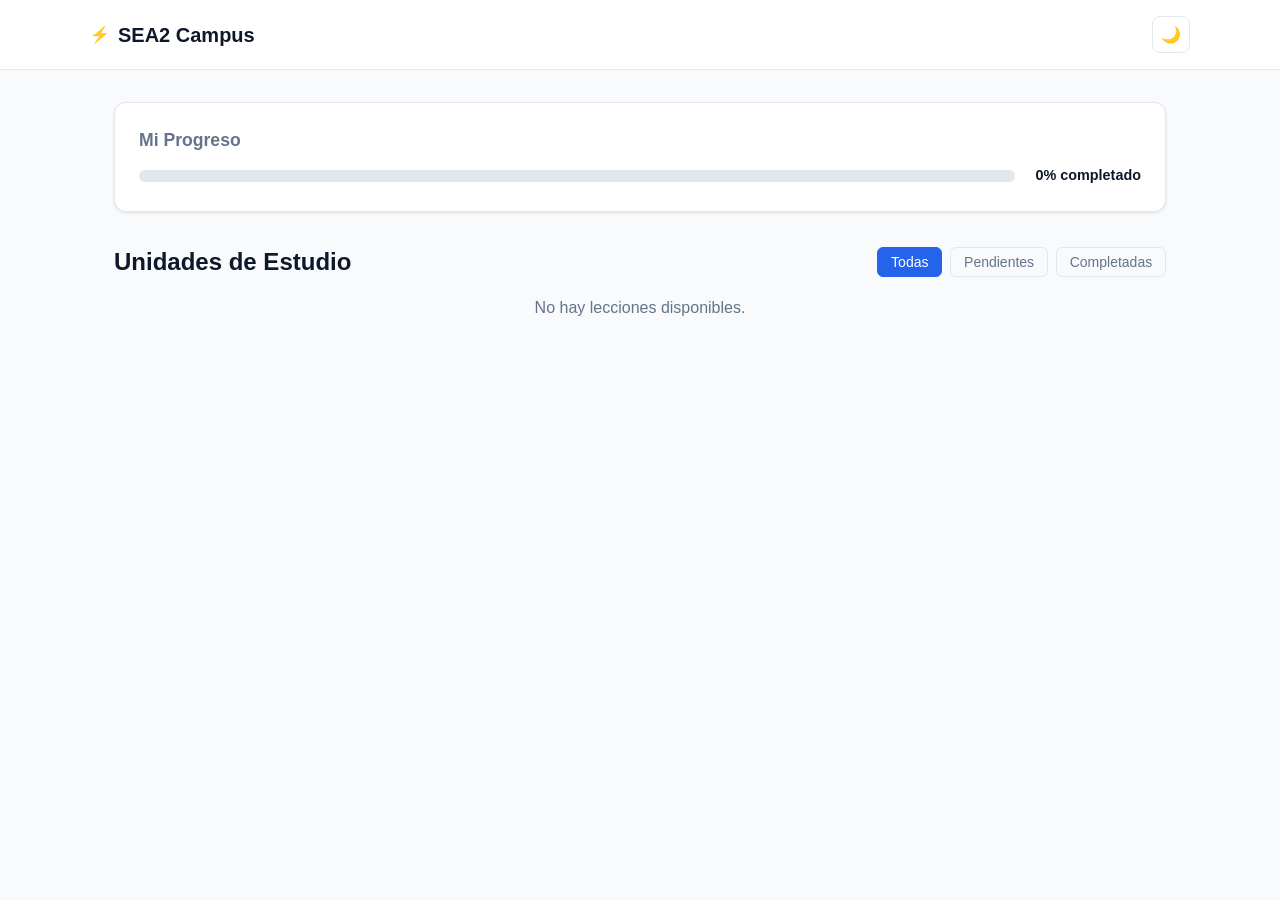
==== commit d06c7e17: "Update index.html" ====
--- a/index.html
+++ b/index.html
@@ -5,11 +5,315 @@
     <meta name="viewport" content="width=device-width, initial-scale=1.0">
     <meta name="theme-color" content="#1e293b">
     <title>SEA2 Campus - Plataforma de Aprendizaje</title>
-    <link rel="manifest" href="manifest.json">
-    <link rel="icon" type="image/svg+xml" href="favicon.svg">
-    <link rel="stylesheet" href="styles.css">
+    <style>
+        :root {
+            --primary: #2563eb;
+            --primary-hover: #1d4ed8;
+            --bg-main: #f8fafc;
+            --bg-card: #ffffff;
+            --text-main: #0f172a;
+            --text-muted: #64748b;
+            --border: #e2e8f0;
+            --radius: 12px;
+            --shadow-sm: 0 1px 3px rgba(0,0,0,0.1);
+            --shadow: 0 4px 6px -1px rgba(0, 0, 0, 0.1), 0 2px 4px -2px rgba(0, 0, 0, 0.05);
+            --success: #10b981;
+        }
+
+        [data-theme="dark"] {
+            --primary: #3b82f6;
+            --primary-hover: #60a5fa;
+            --bg-main: #0f172a;
+            --bg-card: #1e293b;
+            --text-main: #f8fafc;
+            --text-muted: #94a3b8;
+            --border: #334155;
+        }
+
+        * {
+            box-sizing: border-box;
+            margin: 0;
+            padding: 0;
+        }
+
+        body {
+            background-color: var(--bg-main);
+            color: var(--text-main);
+            font-family: -apple-system, BlinkMacSystemFont, "Segoe UI", Roboto, Oxygen, Ubuntu, Cantarell, sans-serif;
+            line-height: 1.5;
+            transition: background-color 0.3s ease, color 0.3s ease;
+        }
+
+        .navbar {
+            background-color: var(--bg-card);
+            border-bottom: 1px solid var(--border);
+            padding: 1rem 1.5rem;
+            position: sticky;
+            top: 0;
+            z-index: 100;
+        }
+
+        .nav-container {
+            max-width: 1100px;
+            margin: 0 auto;
+            display: flex;
+            justify-content: space-between;
+            align-items: center;
+        }
+
+        .brand {
+            display: flex;
+            align-items: center;
+            gap: 0.5rem;
+        }
+
+        .brand h1 {
+            font-size: 1.25rem;
+            font-weight: 700;
+        }
+
+        .main-layout {
+            max-width: 1100px;
+            margin: 2rem auto;
+            padding: 0 1.5rem;
+            display: flex;
+            flex-direction: column;
+            gap: 2rem;
+        }
+
+        .dashboard-card {
+            background: var(--bg-card);
+            border: 1px solid var(--border);
+            border-radius: var(--radius);
+            padding: 1.5rem;
+            box-shadow: var(--shadow-sm);
+        }
+
+        .dashboard-card h2 {
+            font-size: 1.1rem;
+            margin-bottom: 0.75rem;
+            color: var(--text-muted);
+        }
+
+        .progress-container {
+            display: flex;
+            align-items: center;
+            gap: 1rem;
+        }
+
+        .progress-bar-bg {
+            flex: 1;
+            height: 12px;
+            background-color: var(--border);
+            border-radius: 999px;
+            overflow: hidden;
+        }
+
+        .progress-bar-fill {
+            height: 100%;
+            background-color: var(--primary);
+            border-radius: 999px;
+            transition: width 0.4s cubic-bezier(0.4, 0, 0.2, 1);
+        }
+
+        .progress-status {
+            font-weight: 600;
+            font-size: 0.9rem;
+            color: var(--text-main);
+            min-width: 110px;
+            text-align: right;
+        }
+
+        .section-header {
+            display: flex;
+            justify-content: space-between;
+            align-items: center;
+            margin-bottom: 1rem;
+            flex-wrap: wrap;
+            gap: 1rem;
+        }
+
+        .filter-controls {
+            display: flex;
+            gap: 0.5rem;
+        }
+
+        .filter-btn {
+            background: transparent;
+            border: 1px solid var(--border);
+            color: var(--text-muted);
+            padding: 0.4rem 0.8rem;
+            border-radius: 6px;
+            cursor: pointer;
+            font-size: 0.875rem;
+            transition: all 0.2s ease;
+        }
+
+        .filter-btn.active, .filter-btn:hover {
+            background-color: var(--primary);
+            color: #ffffff;
+            border-color: var(--primary);
+        }
+
+        .lessons-grid {
+            display: grid;
+            grid-template-columns: repeat(auto-fill, minmax(300px, 1fr));
+            gap: 1.5rem;
+        }
+
+        .card {
+            background-color: var(--bg-card);
+            border: 1px solid var(--border);
+            border-radius: var(--radius);
+            padding: 1.25rem;
+            box-shadow: var(--shadow-sm);
+            display: flex;
+            flex-direction: column;
+            justify-content: space-between;
+            transition: transform 0.2s ease, box-shadow 0.2s ease;
+        }
+
+        .card:hover {
+            transform: translateY(-3px);
+            box-shadow: var(--shadow);
+        }
+
+        .card-title {
+            font-size: 1.1rem;
+            font-weight: 600;
+            margin-bottom: 0.5rem;
+        }
+
+        .card-desc {
+            font-size: 0.9rem;
+            color: var(--text-muted);
+            margin-bottom: 1.25rem;
+        }
+
+        .card-footer {
+            display: flex;
+            justify-content: space-between;
+            align-items: center;
+        }
+
+        .btn {
+            padding: 0.5rem 1rem;
+            border-radius: 8px;
+            font-size: 0.875rem;
+            font-weight: 500;
+            border: none;
+            cursor: pointer;
+            transition: background-color 0.2s ease;
+        }
+
+        .btn-primary {
+            background-color: var(--primary);
+            color: #ffffff;
+        }
+
+        .btn-primary:hover {
+            background-color: var(--primary-hover);
+        }
+
+        .btn-icon {
+            background: transparent;
+            border: 1px solid var(--border);
+            border-radius: 8px;
+            padding: 0.5rem;
+            cursor: pointer;
+            font-size: 1rem;
+        }
+
+        .badge {
+            font-size: 0.75rem;
+            padding: 0.25rem 0.5rem;
+            border-radius: 999px;
+            font-weight: 600;
+        }
+
+        .badge-pending {
+            background-color: var(--border);
+            color: var(--text-muted);
+        }
+
+        .badge-completed {
+            background-color: rgba(16, 185, 129, 0.15);
+            color: var(--success);
+        }
+
+        .modal.hidden {
+            display: none !important;
+        }
+
+        .modal {
+            position: fixed;
+            top: 0;
+            left: 0;
+            width: 100vw;
+            height: 100vh;
+            display: flex;
+            align-items: center;
+            justify-content: center;
+            z-index: 1000;
+        }
+
+        .modal-overlay {
+            position: absolute;
+            top: 0;
+            left: 0;
+            width: 100%;
+            height: 100%;
+            background: rgba(0, 0, 0, 0.5);
+            backdrop-filter: blur(4px);
+        }
+
+        .modal-card {
+            position: relative;
+            background: var(--bg-card);
+            border-radius: var(--radius);
+            width: 90%;
+            max-width: 650px;
+            max-height: 85vh;
+            display: flex;
+            flex-direction: column;
+            box-shadow: 0 20px 25px -5px rgba(0, 0, 0, 0.2);
+            z-index: 1001;
+            overflow: hidden;
+        }
+
+        .modal-header {
+            padding: 1.25rem;
+            border-bottom: 1px solid var(--border);
+            display: flex;
+            justify-content: space-between;
+            align-items: center;
+        }
+
+        .modal-body {
+            padding: 1.5rem;
+            overflow-y: auto;
+            font-size: 0.95rem;
+            color: var(--text-main);
+        }
+
+        .modal-footer {
+            padding: 1rem 1.25rem;
+            border-top: 1px solid var(--border);
+            display: flex;
+            justify-content: flex-end;
+        }
+
+        .close-btn {
+            background: none;
+            border: none;
+            font-size: 1.5rem;
+            color: var(--text-muted);
+            cursor: pointer;
+        }
+    </style>
 </head>
 <body>
+
     <header class="navbar">
         <div class="nav-container">
             <div class="brand">
@@ -42,7 +346,7 @@
             </div>
 
             <div id="lessons-grid" class="lessons-grid">
-                <!-- Las lecciones se renderizan dinámicamente desde lessons.js -->
+                <!-- Las lecciones se renderizan dinámicamente -->
             </div>
         </section>
     </main>
@@ -64,9 +368,164 @@
         </div>
     </div>
 
-    <!-- Carga ordenada e independiente de scripts -->
+    <!-- Cargar lecciones del repositorio -->
     <script src="lessons.js"></script>
-    <script src="enhancements.js"></script>
-    <script src="app.js"></script>
+
+    <script>
+        document.addEventListener('DOMContentLoaded', () => {
+            let userProgress = getStoredProgress();
+            let currentActiveFilter = 'all';
+            let activeLessonId = null;
+
+            const grid = document.getElementById('lessons-grid');
+            const progressBar = document.getElementById('progress-bar');
+            const progressText = document.getElementById('progress-text');
+            const themeToggleBtn = document.getElementById('theme-toggle');
+            const filterBtns = document.querySelectorAll('.filter-btn');
+            const modal = document.getElementById('lesson-modal');
+            const modalTitle = document.getElementById('modal-title');
+            const modalBody = document.getElementById('modal-body');
+            const markCompleteBtn = document.getElementById('mark-complete-btn');
+
+            const savedTheme = localStorage.getItem('sea2_theme') || 'light';
+            document.documentElement.setAttribute('data-theme', savedTheme);
+            themeToggleBtn.textContent = savedTheme === 'dark' ? '☀️' : '🌙';
+
+            renderLessons();
+            updateProgressUI();
+
+            themeToggleBtn.addEventListener('click', () => {
+                const currentTheme = document.documentElement.getAttribute('data-theme');
+                const newTheme = currentTheme === 'dark' ? 'light' : 'dark';
+                document.documentElement.setAttribute('data-theme', newTheme);
+                localStorage.setItem('sea2_theme', newTheme);
+                themeToggleBtn.textContent = newTheme === 'dark' ? '☀️' : '🌙';
+            });
+
+            filterBtns.forEach(btn => {
+                btn.addEventListener('click', (e) => {
+                    filterBtns.forEach(b => b.classList.remove('active'));
+                    e.target.classList.add('active');
+                    currentActiveFilter = e.target.getAttribute('data-filter');
+                    renderLessons();
+                });
+            });
+
+            document.addEventListener('click', (e) => {
+                if (e.target.dataset.close) {
+                    closeModal();
+                }
+            });
+
+            markCompleteBtn.addEventListener('click', () => {
+                if (activeLessonId) {
+                    userProgress[activeLessonId] = true;
+                    saveProgress(userProgress);
+                    updateProgressUI();
+                    renderLessons();
+                    closeModal();
+                }
+            });
+
+            function renderLessons() {
+                grid.innerHTML = '';
+                const lessonList = (typeof lessons !== 'undefined' && Array.isArray(lessons)) ? lessons : [];
+
+                const filtered = lessonList.filter(lesson => {
+                    const isCompleted = !!userProgress[lesson.id];
+                    if (currentActiveFilter === 'completed') return isCompleted;
+                    if (currentActiveFilter === 'pending') return !isCompleted;
+                    return true;
+                });
+
+                if (filtered.length === 0) {
+                    grid.innerHTML = '<p style="grid-column: 1/-1; text-align: center; color: var(--text-muted);">No hay lecciones disponibles.</p>';
+                    return;
+                }
+
+                filtered.forEach(lesson => {
+                    const isCompleted = !!userProgress[lesson.id];
+                    const card = document.createElement('article');
+                    card.className = 'card';
+                    card.innerHTML = `
+                        <div>
+                            <h3 class="card-title">${escapeHTML(lesson.title)}</h3>
+                            <p class="card-desc">${escapeHTML(lesson.description || '')}</p>
+                        </div>
+                        <div class="card-footer">
+                            <span class="badge ${isCompleted ? 'badge-completed' : 'badge-pending'}">
+                                ${isCompleted ? 'Completada' : 'Pendiente'}
+                            </span>
+                            <button class="btn btn-primary open-lesson-btn" data-id="${lesson.id}">Ver Lección</button>
+                        </div>
+                    `;
+                    grid.appendChild(card);
+                });
+
+                document.querySelectorAll('.open-lesson-btn').forEach(btn => {
+                    btn.addEventListener('click', (e) => {
+                        const id = e.target.getAttribute('data-id');
+                        openLessonModal(id);
+                    });
+                });
+            }
+
+            function openLessonModal(id) {
+                const lessonList = (typeof lessons !== 'undefined' && Array.isArray(lessons)) ? lessons : [];
+                const lesson = lessonList.find(l => l.id == id);
+                if (!lesson) return;
+
+                activeLessonId = lesson.id;
+                modalTitle.textContent = lesson.title;
+                modalBody.innerHTML = lesson.content || '<p>Contenido no disponible.</p>';
+
+                const isCompleted = !!userProgress[lesson.id];
+                markCompleteBtn.textContent = isCompleted ? 'Completada' : 'Marcar como Completada';
+                markCompleteBtn.style.opacity = isCompleted ? '0.7' : '1';
+
+                modal.classList.remove('hidden');
+                modal.setAttribute('aria-hidden', 'false');
+            }
+
+            function closeModal() {
+                modal.classList.add('hidden');
+                modal.setAttribute('aria-hidden', 'true');
+                activeLessonId = null;
+            }
+
+            function updateProgressUI() {
+                const lessonList = (typeof lessons !== 'undefined' && Array.isArray(lessons)) ? lessons : [];
+                if (lessonList.length === 0) return;
+
+                const total = lessonList.length;
+                const completedCount = Object.keys(userProgress).filter(id => userProgress[id]).length;
+                const percentage = Math.round((completedCount / total) * 100);
+
+                progressBar.style.width = `${percentage}%`;
+                progressText.textContent = `${percentage}% completado (${completedCount}/${total})`;
+            }
+
+            function getStoredProgress() {
+                try {
+                    const data = localStorage.getItem('sea2_progress');
+                    return data ? JSON.parse(data) : {};
+                } catch (e) {
+                    return {};
+                }
+            }
+
+            function saveProgress(progressObj) {
+                try {
+                    localStorage.setItem('sea2_progress', JSON.stringify(progressObj));
+                } catch (e) {}
+            }
+
+            function escapeHTML(str) {
+                return str.replace(/[&<>'"]/g, 
+                    tag => ({ '&': '&amp;', '<': '&lt;', '>': '&gt;', "'": '&#39;', '"': '&quot;' }[tag] || tag)
+                );
+            }
+        });
+    </script>
 </body>
 </html>
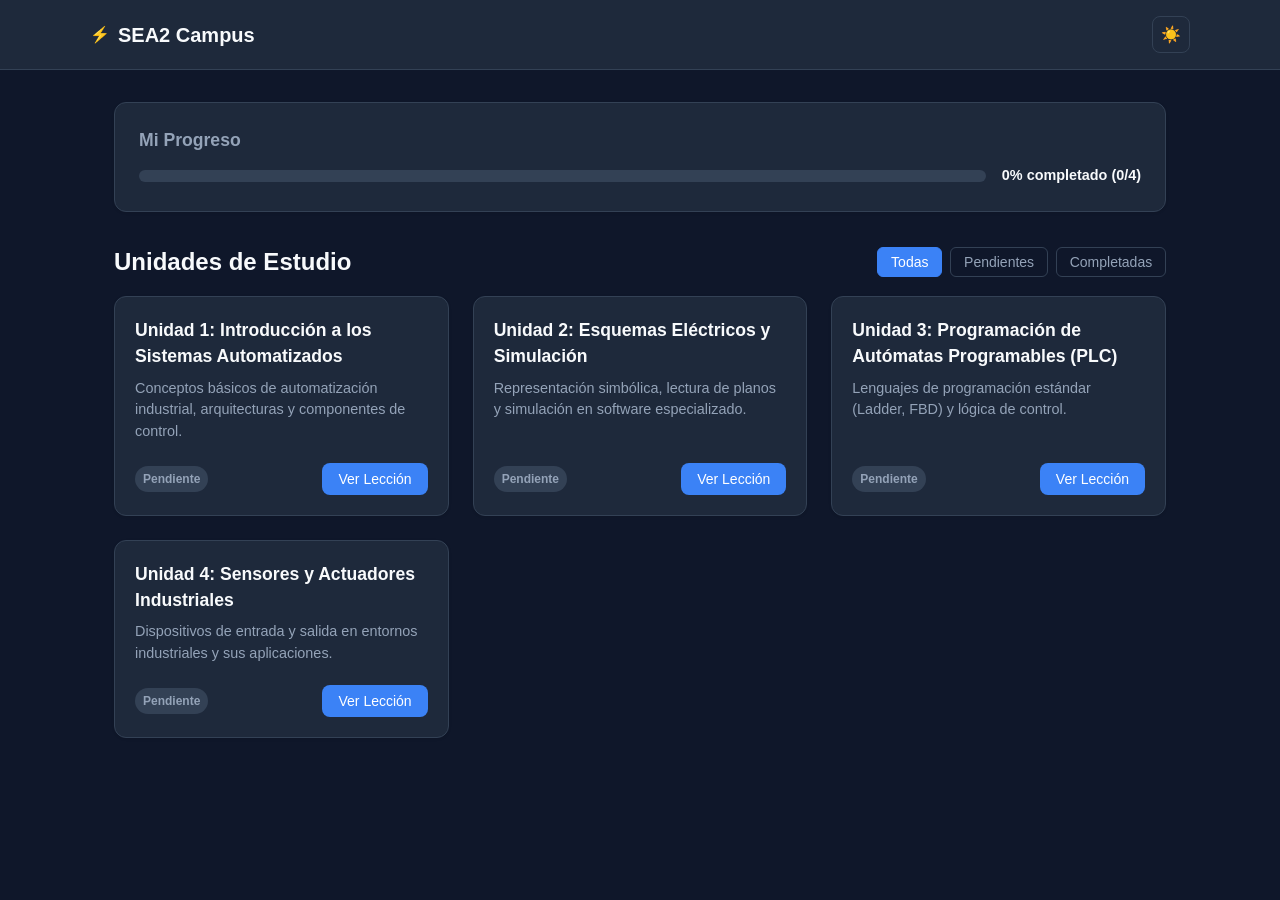
==== commit 20dc5eb0: "Refactor lesson management and update theme handling" ====
--- a/index.html
+++ b/index.html
@@ -368,10 +368,35 @@
         </div>
     </div>
 
-    <!-- Cargar lecciones del repositorio -->
-    <script src="lessons.js"></script>
-
     <script>
+        // Array global de lecciones integrado directamente
+        window.lessons = [
+            {
+                id: 1,
+                title: "Unidad 1: Introducción a los Sistemas Automatizados",
+                description: "Conceptos básicos de automatización industrial, arquitecturas y componentes de control.",
+                content: "<p>Esta unidad introduce los conceptos fundamentales de los sistemas de automatización industrial, el papel de los autómatas programables (PLC) y la estructura general de los procesos automatizados.</p>"
+            },
+            {
+                id: 2,
+                title: "Unidad 2: Esquemas Eléctricos y Simulación",
+                description: "Representación simbólica, lectura de planos y simulación en software especializado.",
+                content: "<p>Aprende las normativas técnicas de diseño eléctrico, la identificación de componentes en esquemas (fuerza y maniobra) y el uso de herramientas de simulación CAD.</p>"
+            },
+            {
+                id: 3,
+                title: "Unidad 3: Programación de Autómatas Programables (PLC)",
+                description: "Lenguajes de programación estándar (Ladder, FBD) y lógica de control.",
+                content: "<p>Estudio de los lenguajes según la norma IEC 61131-3, estructuración de programas de control, marcas, temporizadores y contadores.</p>"
+            },
+            {
+                id: 4,
+                title: "Unidad 4: Sensores y Actuadores Industriales",
+                description: "Dispositivos de entrada y salida en entornos industriales y sus aplicaciones.",
+                content: "<p>Análisis de captadores de presencia, sensores analógicos de temperatura/presión y accionamientos como contactores, variadores de frecuencia y cilindros neumáticos.</p>"
+            }
+        ];
+
         document.addEventListener('DOMContentLoaded', () => {
             let userProgress = getStoredProgress();
             let currentActiveFilter = 'all';
@@ -387,7 +412,7 @@
             const modalBody = document.getElementById('modal-body');
             const markCompleteBtn = document.getElementById('mark-complete-btn');
 
-            const savedTheme = localStorage.getItem('sea2_theme') || 'light';
+            const savedTheme = localStorage.getItem('sea2_theme') || 'dark';
             document.documentElement.setAttribute('data-theme', savedTheme);
             themeToggleBtn.textContent = savedTheme === 'dark' ? '☀️' : '🌙';
 
@@ -419,7 +444,7 @@
 
             markCompleteBtn.addEventListener('click', () => {
                 if (activeLessonId) {
-                    userProgress[activeLessonId] = true;
+                    userProgress[activeLessonId] = !userProgress[activeLessonId];
                     saveProgress(userProgress);
                     updateProgressUI();
                     renderLessons();
@@ -429,7 +454,7 @@
 
             function renderLessons() {
                 grid.innerHTML = '';
-                const lessonList = (typeof lessons !== 'undefined' && Array.isArray(lessons)) ? lessons : [];
+                const lessonList = window.lessons || [];
 
                 const filtered = lessonList.filter(lesson => {
                     const isCompleted = !!userProgress[lesson.id];
@@ -439,7 +464,7 @@
                 });
 
                 if (filtered.length === 0) {
-                    grid.innerHTML = '<p style="grid-column: 1/-1; text-align: center; color: var(--text-muted);">No hay lecciones disponibles.</p>';
+                    grid.innerHTML = '<p style="grid-column: 1/-1; text-align: center; color: var(--text-muted);">No se encontraron lecciones en esta sección.</p>';
                     return;
                 }
 
@@ -471,7 +496,7 @@
             }
 
             function openLessonModal(id) {
-                const lessonList = (typeof lessons !== 'undefined' && Array.isArray(lessons)) ? lessons : [];
+                const lessonList = window.lessons || [];
                 const lesson = lessonList.find(l => l.id == id);
                 if (!lesson) return;
 
@@ -480,8 +505,7 @@
                 modalBody.innerHTML = lesson.content || '<p>Contenido no disponible.</p>';
 
                 const isCompleted = !!userProgress[lesson.id];
-                markCompleteBtn.textContent = isCompleted ? 'Completada' : 'Marcar como Completada';
-                markCompleteBtn.style.opacity = isCompleted ? '0.7' : '1';
+                markCompleteBtn.textContent = isCompleted ? 'Marcar como Pendiente' : 'Marcar como Completada';
 
                 modal.classList.remove('hidden');
                 modal.setAttribute('aria-hidden', 'false');
@@ -494,7 +518,7 @@
             }
 
             function updateProgressUI() {
-                const lessonList = (typeof lessons !== 'undefined' && Array.isArray(lessons)) ? lessons : [];
+                const lessonList = window.lessons || [];
                 if (lessonList.length === 0) return;
 
                 const total = lessonList.length;
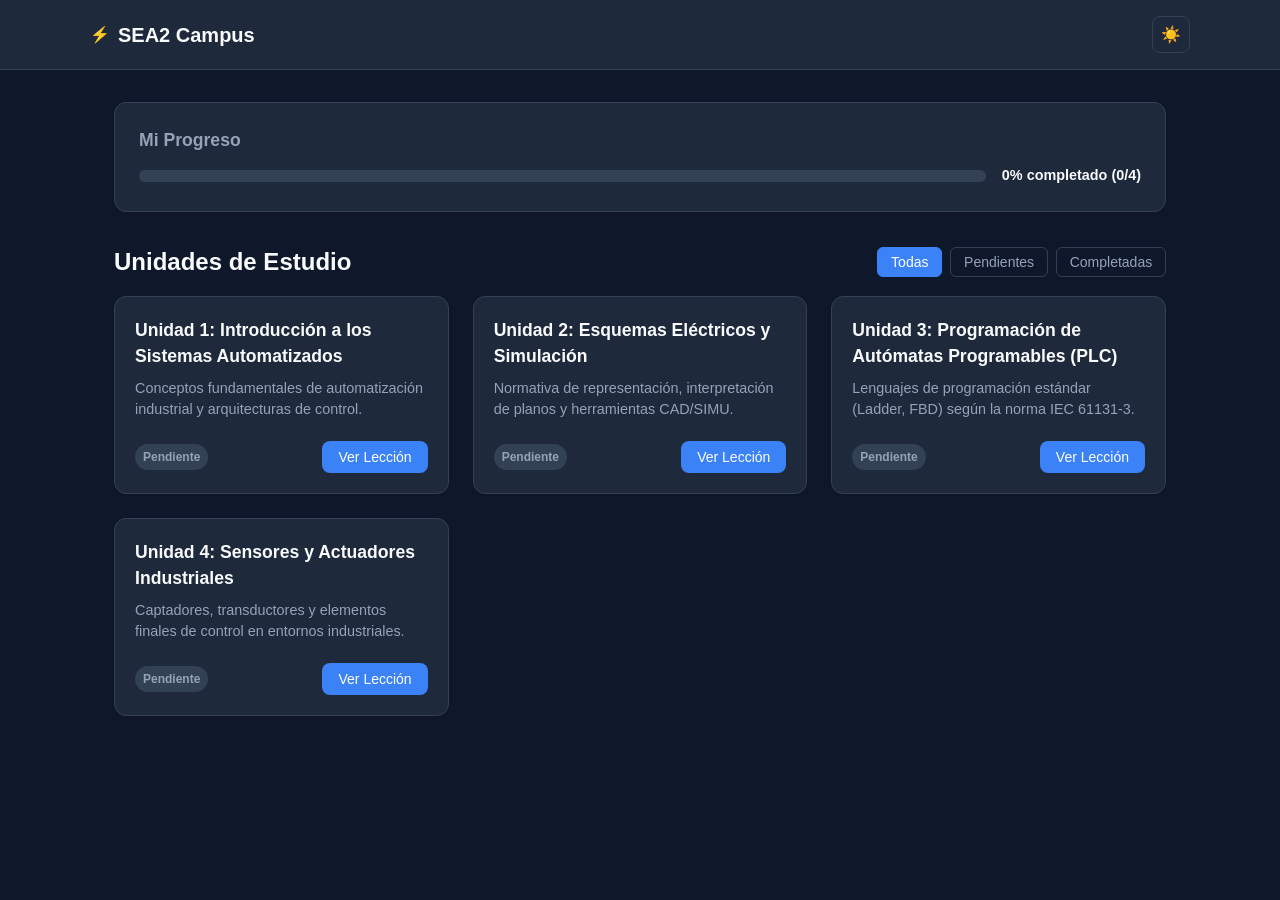
==== commit fe454e56: "Refactor lesson content and rendering functions Updated lesson descriptions and content for clarity." ====
--- a/index.html
+++ b/index.html
@@ -346,12 +346,12 @@
             </div>
 
             <div id="lessons-grid" class="lessons-grid">
-                <!-- Las lecciones se renderizan dinámicamente -->
+                <!-- Se cargan dinámicamente -->
             </div>
         </section>
     </main>
 
-    <!-- Modal de Lectura de Lección -->
+    <!-- Modal de Lectura -->
     <div id="lesson-modal" class="modal hidden" aria-hidden="true">
         <div class="modal-overlay" tabindex="-1" data-close="true"></div>
         <div class="modal-card">
@@ -360,7 +360,7 @@
                 <button class="close-btn" data-close="true">&times;</button>
             </header>
             <div id="modal-body" class="modal-body">
-                <!-- Contenido de la lección -->
+                <!-- Contenido dinámico -->
             </div>
             <footer class="modal-footer">
                 <button id="mark-complete-btn" class="btn btn-primary">Marcar como Completada</button>
@@ -369,37 +369,37 @@
     </div>
 
     <script>
-        // Array global de lecciones integrado directamente
-        window.lessons = [
+        // Lecciones completas del plan de estudio
+        const lessonsData = [
             {
                 id: 1,
                 title: "Unidad 1: Introducción a los Sistemas Automatizados",
-                description: "Conceptos básicos de automatización industrial, arquitecturas y componentes de control.",
-                content: "<p>Esta unidad introduce los conceptos fundamentales de los sistemas de automatización industrial, el papel de los autómatas programables (PLC) y la estructura general de los procesos automatizados.</p>"
+                description: "Conceptos fundamentales de automatización industrial y arquitecturas de control.",
+                content: "<p>Esta unidad introduce los principios esenciales de los sistemas automatizados, los autómatas programables (PLC) y la estructura básica de los cuadros de control industrial.</p>"
             },
             {
                 id: 2,
                 title: "Unidad 2: Esquemas Eléctricos y Simulación",
-                description: "Representación simbólica, lectura de planos y simulación en software especializado.",
-                content: "<p>Aprende las normativas técnicas de diseño eléctrico, la identificación de componentes en esquemas (fuerza y maniobra) y el uso de herramientas de simulación CAD.</p>"
+                description: "Normativa de representación, interpretación de planos y herramientas CAD/SIMU.",
+                content: "<p>Aprende las normativas internacionales de representación esquemática, la distribución de circuitos de fuerza y maniobra, y el uso de software de simulación.</p>"
             },
             {
                 id: 3,
                 title: "Unidad 3: Programación de Autómatas Programables (PLC)",
-                description: "Lenguajes de programación estándar (Ladder, FBD) y lógica de control.",
-                content: "<p>Estudio de los lenguajes según la norma IEC 61131-3, estructuración de programas de control, marcas, temporizadores y contadores.</p>"
+                description: "Lenguajes de programación estándar (Ladder, FBD) según la norma IEC 61131-3.",
+                content: "<p>Estudio de estructuras de programación en lógica de contactos (Ladder), bloques funcionales (FBD), temporizadores, contadores y marcas internas de memoria.</p>"
             },
             {
                 id: 4,
                 title: "Unidad 4: Sensores y Actuadores Industriales",
-                description: "Dispositivos de entrada y salida en entornos industriales y sus aplicaciones.",
-                content: "<p>Análisis de captadores de presencia, sensores analógicos de temperatura/presión y accionamientos como contactores, variadores de frecuencia y cilindros neumáticos.</p>"
+                description: "Captadores, transductores y elementos finales de control en entornos industriales.",
+                content: "<p>Análisis de sensores discretos y analógicos (detectores inductivos, capacitivos, temperatura) y accionamientos finales como contactores, variadores de frecuencia y electroválvulas.</p>"
             }
         ];
 
         document.addEventListener('DOMContentLoaded', () => {
             let userProgress = getStoredProgress();
-            let currentActiveFilter = 'all';
+            let currentFilter = 'all';
             let activeLessonId = null;
 
             const grid = document.getElementById('lessons-grid');
@@ -412,27 +412,27 @@
             const modalBody = document.getElementById('modal-body');
             const markCompleteBtn = document.getElementById('mark-complete-btn');
 
+            // Tema persistente
             const savedTheme = localStorage.getItem('sea2_theme') || 'dark';
             document.documentElement.setAttribute('data-theme', savedTheme);
             themeToggleBtn.textContent = savedTheme === 'dark' ? '☀️' : '🌙';
 
-            renderLessons();
-            updateProgressUI();
+            render();
 
             themeToggleBtn.addEventListener('click', () => {
-                const currentTheme = document.documentElement.getAttribute('data-theme');
-                const newTheme = currentTheme === 'dark' ? 'light' : 'dark';
-                document.documentElement.setAttribute('data-theme', newTheme);
-                localStorage.setItem('sea2_theme', newTheme);
-                themeToggleBtn.textContent = newTheme === 'dark' ? '☀️' : '🌙';
+                const isDark = document.documentElement.getAttribute('data-theme') === 'dark';
+                const nextTheme = isDark ? 'light' : 'dark';
+                document.documentElement.setAttribute('data-theme', nextTheme);
+                localStorage.setItem('sea2_theme', nextTheme);
+                themeToggleBtn.textContent = nextTheme === 'dark' ? '☀️' : '🌙';
             });
 
             filterBtns.forEach(btn => {
                 btn.addEventListener('click', (e) => {
                     filterBtns.forEach(b => b.classList.remove('active'));
                     e.target.classList.add('active');
-                    currentActiveFilter = e.target.getAttribute('data-filter');
-                    renderLessons();
+                    currentFilter = e.target.getAttribute('data-filter');
+                    render();
                 });
             });
 
@@ -446,25 +446,27 @@
                 if (activeLessonId) {
                     userProgress[activeLessonId] = !userProgress[activeLessonId];
                     saveProgress(userProgress);
-                    updateProgressUI();
-                    renderLessons();
+                    render();
                     closeModal();
                 }
             });
 
-            function renderLessons() {
+            function render() {
+                renderGrid();
+                updateProgressUI();
+            }
+
+            function renderGrid() {
                 grid.innerHTML = '';
-                const lessonList = window.lessons || [];
-
-                const filtered = lessonList.filter(lesson => {
+                const filtered = lessonsData.filter(lesson => {
                     const isCompleted = !!userProgress[lesson.id];
-                    if (currentActiveFilter === 'completed') return isCompleted;
-                    if (currentActiveFilter === 'pending') return !isCompleted;
+                    if (currentFilter === 'completed') return isCompleted;
+                    if (currentFilter === 'pending') return !isCompleted;
                     return true;
                 });
 
                 if (filtered.length === 0) {
-                    grid.innerHTML = '<p style="grid-column: 1/-1; text-align: center; color: var(--text-muted);">No se encontraron lecciones en esta sección.</p>';
+                    grid.innerHTML = '<p style="grid-column: 1/-1; text-align: center; color: var(--text-muted);">No hay unidades en este estado.</p>';
                     return;
                 }
 
@@ -475,34 +477,32 @@
                     card.innerHTML = `
                         <div>
                             <h3 class="card-title">${escapeHTML(lesson.title)}</h3>
-                            <p class="card-desc">${escapeHTML(lesson.description || '')}</p>
+                            <p class="card-desc">${escapeHTML(lesson.description)}</p>
                         </div>
                         <div class="card-footer">
                             <span class="badge ${isCompleted ? 'badge-completed' : 'badge-pending'}">
                                 ${isCompleted ? 'Completada' : 'Pendiente'}
                             </span>
-                            <button class="btn btn-primary open-lesson-btn" data-id="${lesson.id}">Ver Lección</button>
+                            <button class="btn btn-primary open-btn" data-id="${lesson.id}">Ver Lección</button>
                         </div>
                     `;
                     grid.appendChild(card);
                 });
 
-                document.querySelectorAll('.open-lesson-btn').forEach(btn => {
+                document.querySelectorAll('.open-btn').forEach(btn => {
                     btn.addEventListener('click', (e) => {
-                        const id = e.target.getAttribute('data-id');
-                        openLessonModal(id);
+                        openModal(e.target.getAttribute('data-id'));
                     });
                 });
             }
 
-            function openLessonModal(id) {
-                const lessonList = window.lessons || [];
-                const lesson = lessonList.find(l => l.id == id);
+            function openModal(id) {
+                const lesson = lessonsData.find(l => l.id == id);
                 if (!lesson) return;
 
                 activeLessonId = lesson.id;
                 modalTitle.textContent = lesson.title;
-                modalBody.innerHTML = lesson.content || '<p>Contenido no disponible.</p>';
+                modalBody.innerHTML = lesson.content;
 
                 const isCompleted = !!userProgress[lesson.id];
                 markCompleteBtn.textContent = isCompleted ? 'Marcar como Pendiente' : 'Marcar como Completada';
@@ -518,12 +518,9 @@
             }
 
             function updateProgressUI() {
-                const lessonList = window.lessons || [];
-                if (lessonList.length === 0) return;
-
-                const total = lessonList.length;
+                const total = lessonsData.length;
                 const completedCount = Object.keys(userProgress).filter(id => userProgress[id]).length;
-                const percentage = Math.round((completedCount / total) * 100);
+                const percentage = total > 0 ? Math.round((completedCount / total) * 100) : 0;
 
                 progressBar.style.width = `${percentage}%`;
                 progressText.textContent = `${percentage}% completado (${completedCount}/${total})`;
@@ -531,23 +528,22 @@
 
             function getStoredProgress() {
                 try {
-                    const data = localStorage.getItem('sea2_progress');
-                    return data ? JSON.parse(data) : {};
+                    return JSON.parse(localStorage.getItem('sea2_progress')) || {};
                 } catch (e) {
                     return {};
                 }
             }
 
-            function saveProgress(progressObj) {
+            function saveProgress(obj) {
                 try {
-                    localStorage.setItem('sea2_progress', JSON.stringify(progressObj));
+                    localStorage.setItem('sea2_progress', JSON.stringify(obj));
                 } catch (e) {}
             }
 
             function escapeHTML(str) {
-                return str.replace(/[&<>'"]/g, 
-                    tag => ({ '&': '&amp;', '<': '&lt;', '>': '&gt;', "'": '&#39;', '"': '&quot;' }[tag] || tag)
-                );
+                return str.replace(/[&<>'"]/g, tag => ({
+                    '&': '&amp;', '<': '&lt;', '>': '&gt;', "'": '&#39;', '"': '&quot;'
+                }[tag] || tag));
             }
         });
     </script>
